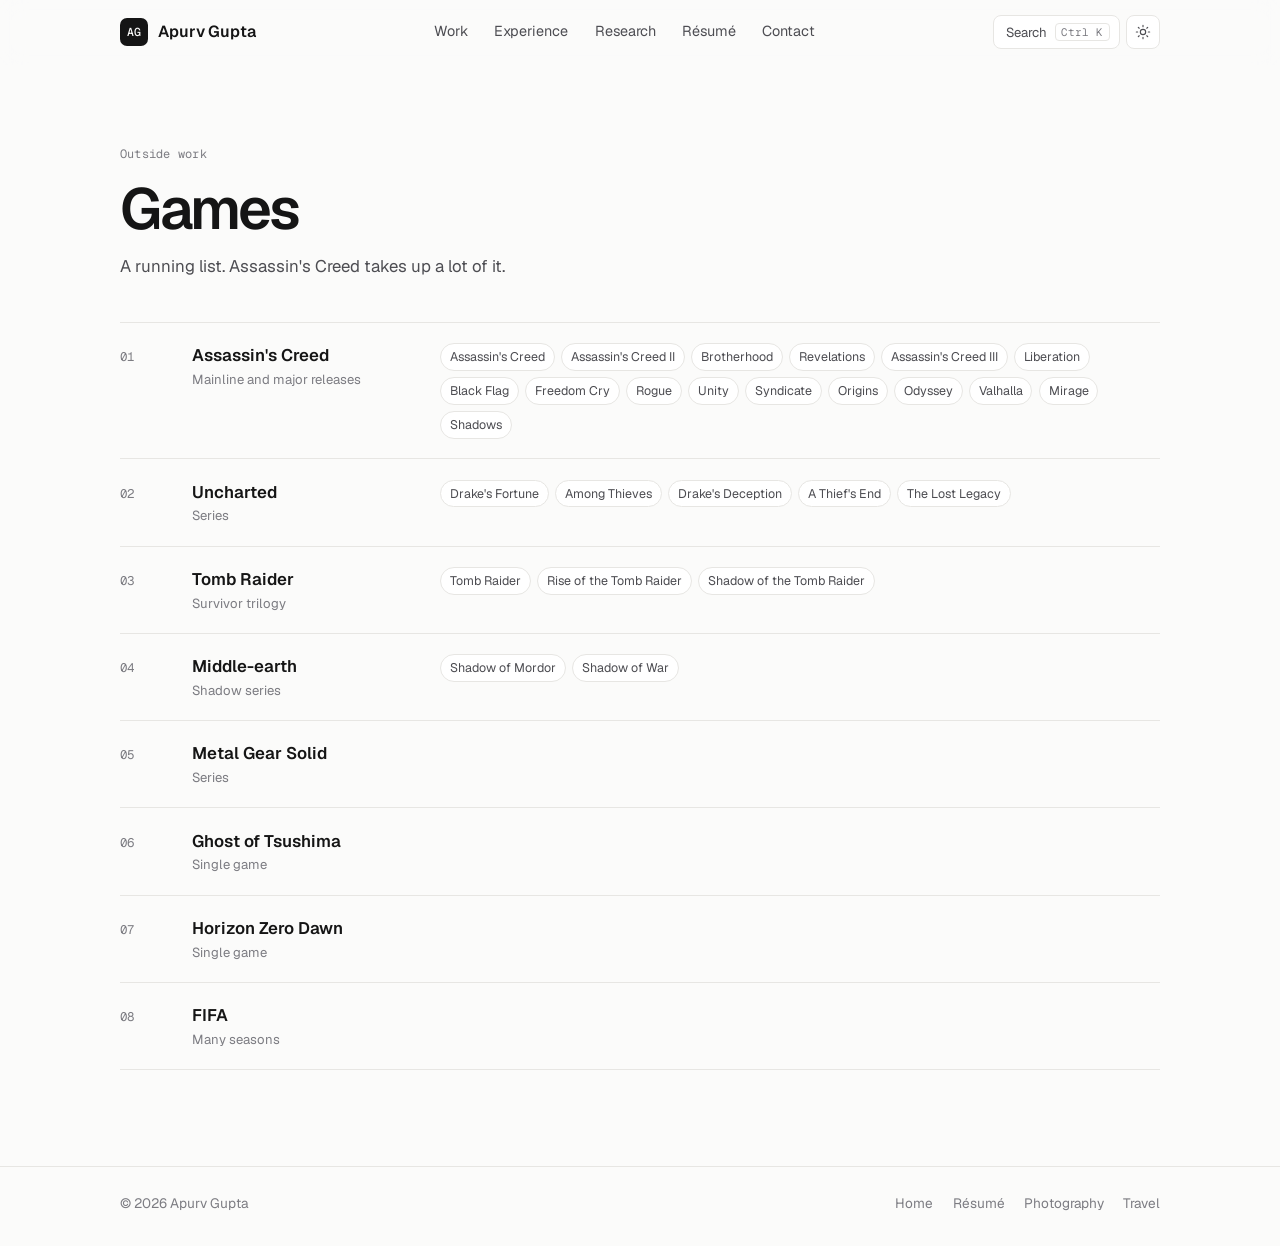
==== games.html @ 9dbda29f "Personal site Co-authored-by: Cursor <cursoragent@cursor.com>" ====
<!doctype html>
<html lang="en">
  <head>
    <meta charset="UTF-8" />
    <meta name="viewport" content="width=device-width, initial-scale=1.0" />
    <meta http-equiv="Content-Security-Policy" content="default-src 'self'; script-src 'self'; style-src 'self'; font-src 'self'; img-src 'self' data:; connect-src 'self'; object-src 'none'; base-uri 'self'; form-action 'none'; upgrade-insecure-requests" />
    <meta name="referrer" content="strict-origin-when-cross-origin" />
    <meta name="description" content="A running list of video games and series Apurv Gupta has played." />
    <meta name="author" content="Apurv Gupta" />
    <meta name="theme-color" content="#fbfbfa" />
    <meta property="og:title" content="Games | Apurv Gupta" />
    <meta property="og:description" content="A running list of games played. Assassin's Creed takes up a lot of it." />
    <meta property="og:type" content="website" />
    <meta property="og:url" content="https://apurvg14.github.io/games.html" />
    <meta property="og:image" content="https://apurvg14.github.io/assets/social-card.png" />
    <meta name="twitter:card" content="summary_large_image" />
    <link rel="canonical" href="https://apurvg14.github.io/games.html" />
    <title>Games | Apurv Gupta</title>

    <script src="theme.js?v=20261117e"></script>
    <link rel="icon" href="favicon.svg" type="image/svg+xml" />
    <link rel="stylesheet" href="styles.css?v=20261117e" />
    <script src="script.js?v=20261117e" defer></script>
  </head>

  <body>
    <a class="skip-link" href="#library">Skip to game list</a>

    <header class="header">
      <div class="wrap header-inner">
        <a class="brand" href="index.html" aria-label="Apurv Gupta, home"><span class="brand-mark">AG</span>Apurv Gupta</a>
        <nav class="nav" id="site-nav" aria-label="Main">
          <a href="index.html#work">Work</a>
          <a href="index.html#experience">Experience</a>
          <a href="index.html#research">Research</a>
          <a href="resume.html">Résumé</a>
          <a href="index.html#contact">Contact</a>
        </nav>
        <div class="header-tools">
          <button class="search-btn" type="button" aria-label="Search the site"><span class="search-text">Search</span><kbd data-kbd>Ctrl K</kbd></button>
          <button class="icon-btn" type="button" data-theme-toggle aria-label="Switch theme">
            <svg class="icon-sun" viewBox="0 0 24 24" aria-hidden="true"><circle cx="12" cy="12" r="4" /><path d="M12 2v2M12 20v2M4.93 4.93l1.41 1.41M17.66 17.66l1.41 1.41M2 12h2M20 12h2M4.93 19.07l1.41-1.41M17.66 6.34l1.41-1.41" /></svg>
            <svg class="icon-moon" viewBox="0 0 24 24" aria-hidden="true"><path d="M21 12.79A9 9 0 1 1 11.21 3 7 7 0 0 0 21 12.79z" /></svg>
          </button>
          <button class="menu-btn" type="button" aria-expanded="false" aria-controls="site-nav">Menu</button>
        </div>
      </div>
    </header>

    <main>
      <section class="wrap page-head reveal">
        <span class="label">Outside work</span>
        <h1>Games</h1>
        <p>A running list. Assassin's Creed takes up a lot of it.</p>
      </section>

      <section id="library" class="wrap page-body" aria-label="Game list">
        <div class="games reveal">
          <article class="game">
            <span class="no">01</span>
            <h3>Assassin's Creed<small>Mainline and major releases</small></h3>
            <div class="game-list">
              <span class="tag">Assassin's Creed</span>
              <span class="tag">Assassin's Creed II</span>
              <span class="tag">Brotherhood</span>
              <span class="tag">Revelations</span>
              <span class="tag">Assassin's Creed III</span>
              <span class="tag">Liberation</span>
              <span class="tag">Black Flag</span>
              <span class="tag">Freedom Cry</span>
              <span class="tag">Rogue</span>
              <span class="tag">Unity</span>
              <span class="tag">Syndicate</span>
              <span class="tag">Origins</span>
              <span class="tag">Odyssey</span>
              <span class="tag">Valhalla</span>
              <span class="tag">Mirage</span>
              <span class="tag">Shadows</span>
            </div>
          </article>
          <article class="game">
            <span class="no">02</span>
            <h3>Uncharted<small>Series</small></h3>
            <div class="game-list">
              <span class="tag">Drake's Fortune</span>
              <span class="tag">Among Thieves</span>
              <span class="tag">Drake's Deception</span>
              <span class="tag">A Thief's End</span>
              <span class="tag">The Lost Legacy</span>
            </div>
          </article>
          <article class="game">
            <span class="no">03</span>
            <h3>Tomb Raider<small>Survivor trilogy</small></h3>
            <div class="game-list">
              <span class="tag">Tomb Raider</span>
              <span class="tag">Rise of the Tomb Raider</span>
              <span class="tag">Shadow of the Tomb Raider</span>
            </div>
          </article>
          <article class="game">
            <span class="no">04</span>
            <h3>Middle-earth<small>Shadow series</small></h3>
            <div class="game-list">
              <span class="tag">Shadow of Mordor</span>
              <span class="tag">Shadow of War</span>
            </div>
          </article>
          <article class="game">
            <span class="no">05</span>
            <h3>Metal Gear Solid<small>Series</small></h3>
            <div class="game-list"></div>
          </article>
          <article class="game">
            <span class="no">06</span>
            <h3>Ghost of Tsushima<small>Single game</small></h3>
            <div class="game-list"></div>
          </article>
          <article class="game">
            <span class="no">07</span>
            <h3>Horizon Zero Dawn<small>Single game</small></h3>
            <div class="game-list"></div>
          </article>
          <article class="game">
            <span class="no">08</span>
            <h3>FIFA<small>Many seasons</small></h3>
            <div class="game-list"></div>
          </article>
        </div>
      </section>
    </main>

    <footer class="footer">
      <div class="wrap footer-inner">
        <span>© <span data-year>2026</span> Apurv Gupta</span>
        <nav aria-label="Footer">
          <a href="index.html">Home</a>
          <a href="resume.html">Résumé</a>
          <a href="photography.html">Photography</a>
          <a href="travel.html">Travel</a>
        </nav>
      </div>
    </footer>
  </body>
</html>
---- styles.css ----
/* Apurv Gupta, personal site. One stylesheet for every page. */

/* Geist and Geist Mono, self-hosted under the SIL Open Font License (assets/fonts/OFL.txt) */

@font-face {
  font-family: "Geist";
  font-style: normal;
  font-weight: 400 600;
  font-display: swap;
  src: url("assets/fonts/geist-latin.woff2") format("woff2");
  unicode-range: U+0000-00FF, U+0131, U+0152-0153, U+02BB-02BC, U+02C6, U+02DA, U+02DC, U+0304, U+0308, U+0329, U+2000-206F, U+20AC, U+2122, U+2191, U+2193, U+2212, U+2215, U+FEFF, U+FFFD;
}

@font-face {
  font-family: "Geist";
  font-style: normal;
  font-weight: 400 600;
  font-display: swap;
  src: url("assets/fonts/geist-latin-ext.woff2") format("woff2");
  unicode-range: U+0100-02BA, U+02BD-02C5, U+02C7-02CC, U+02CE-02D7, U+02DD-02FF, U+1D00-1DBF, U+1E00-1E9F, U+1EF2-1EFF, U+2020, U+20A0-20AB, U+20AD-20C4, U+2113, U+2C60-2C7F, U+A720-A7FF;
}

@font-face {
  font-family: "Geist Mono";
  font-style: normal;
  font-weight: 400 500;
  font-display: swap;
  src: url("assets/fonts/geist-mono-latin.woff2") format("woff2");
  unicode-range: U+0000-00FF, U+0131, U+0152-0153, U+02BB-02BC, U+02C6, U+02DA, U+02DC, U+0304, U+0308, U+0329, U+2000-206F, U+20AC, U+2122, U+2191, U+2193, U+2212, U+2215, U+FEFF, U+FFFD;
}

@font-face {
  font-family: "Geist Mono";
  font-style: normal;
  font-weight: 400 500;
  font-display: swap;
  src: url("assets/fonts/geist-mono-latin-ext.woff2") format("woff2");
  unicode-range: U+0100-02BA, U+02BD-02C5, U+02C7-02CC, U+02CE-02D7, U+02DD-02FF, U+1D00-1DBF, U+1E00-1E9F, U+1EF2-1EFF, U+2020, U+20A0-20AB, U+20AD-20C4, U+2113, U+2C60-2C7F, U+A720-A7FF;
}

:root,
[data-theme="light"] {
  --bg: #fbfbfa;
  --surface: #ffffff;
  --surface-2: #f4f4f2;
  --border: #e7e6e3;
  --border-2: #d6d5d1;
  --text: #151515;
  --text-2: #4d4d52;
  --text-3: #7c7c82;
  --accent: #2a56c6;
  --accent-soft: rgba(42, 86, 198, 0.08);
  --shadow: 0 1px 2px rgba(20, 20, 20, 0.04), 0 8px 24px rgba(20, 20, 20, 0.05);
  --header-bg: rgba(251, 251, 250, 0.82);
  color-scheme: light;
}

[data-theme="dark"] {
  --bg: #0c0c0d;
  --surface: #131315;
  --surface-2: #19191c;
  --border: #242428;
  --border-2: #323237;
  --text: #ededee;
  --text-2: #a8a8ae;
  --text-3: #76767d;
  --accent: #8eaaff;
  --accent-soft: rgba(142, 170, 255, 0.1);
  --shadow: 0 1px 2px rgba(0, 0, 0, 0.3), 0 12px 32px rgba(0, 0, 0, 0.35);
  --header-bg: rgba(12, 12, 13, 0.8);
  color-scheme: dark;
}

:root {
  --sans: "Geist", ui-sans-serif, system-ui, -apple-system, "Segoe UI", sans-serif;
  --mono: "Geist Mono", ui-monospace, "SFMono-Regular", Consolas, monospace;
  --max: 1120px;
  --pad: clamp(1.25rem, 4vw, 2.5rem);
  --radius: 10px;
}

*,
*::before,
*::after {
  box-sizing: border-box;
}

html {
  scroll-behavior: smooth;
  scroll-padding-top: 88px;
}

body {
  margin: 0;
  background: var(--bg);
  color: var(--text);
  font-family: var(--sans);
  font-size: 16px;
  line-height: 1.6;
  -webkit-font-smoothing: antialiased;
  text-rendering: optimizeLegibility;
}

a {
  color: inherit;
  text-decoration: none;
}

p a,
li a,
.link {
  color: var(--accent);
}

p a:hover,
li a:hover,
.link:hover {
  text-decoration: underline;
  text-underline-offset: 3px;
}

::selection {
  background: var(--accent);
  color: var(--bg);
}

:focus-visible {
  outline: 2px solid var(--accent);
  outline-offset: 3px;
  border-radius: 4px;
}

img {
  display: block;
  max-width: 100%;
}

h1,
h2,
h3,
h4,
p,
ul,
dl,
dd {
  margin: 0;
}

ul {
  padding: 0;
}

.sr-only {
  position: absolute;
  width: 1px;
  height: 1px;
  overflow: hidden;
  clip: rect(0 0 0 0);
  white-space: nowrap;
}

.skip-link {
  position: fixed;
  left: 1rem;
  top: -4rem;
  z-index: 200;
  padding: 0.55rem 0.9rem;
  border-radius: 6px;
  background: var(--text);
  color: var(--bg);
  font-size: 0.85rem;
}

.skip-link:focus {
  top: 1rem;
}

.wrap {
  width: 100%;
  max-width: var(--max);
  margin: 0 auto;
  padding: 0 var(--pad);
}

.mono,
.label {
  font-family: var(--mono);
}

.label {
  color: var(--text-3);
  font-size: 0.75rem;
  letter-spacing: 0.02em;
}

/* Header */

.header {
  position: sticky;
  top: 0;
  z-index: 50;
  background: var(--header-bg);
  backdrop-filter: saturate(160%) blur(12px);
  -webkit-backdrop-filter: saturate(160%) blur(12px);
  border-bottom: 1px solid transparent;
  transition: border-color 0.2s ease;
}

.header.scrolled {
  border-bottom-color: var(--border);
}

.header-inner {
  display: flex;
  align-items: center;
  justify-content: space-between;
  gap: 1.5rem;
  height: 64px;
}

.brand {
  display: flex;
  align-items: center;
  gap: 0.65rem;
  font-weight: 600;
  letter-spacing: -0.01em;
  white-space: nowrap;
}

.brand-mark {
  display: grid;
  place-items: center;
  width: 28px;
  height: 28px;
  border-radius: 7px;
  background: var(--text);
  color: var(--bg);
  font-family: var(--mono);
  font-size: 0.72rem;
  font-weight: 500;
}

.nav {
  display: flex;
  align-items: center;
  gap: 0.25rem;
}

.nav a {
  padding: 0.4rem 0.7rem;
  border-radius: 6px;
  color: var(--text-2);
  font-size: 0.9rem;
  transition: color 0.15s ease, background 0.15s ease;
}

.nav a:hover {
  color: var(--text);
  background: var(--surface-2);
}

.nav a[aria-current="page"] {
  color: var(--text);
}

.header-tools {
  display: flex;
  align-items: center;
  gap: 0.4rem;
}

.icon-btn,
.search-btn,
.menu-btn {
  display: inline-flex;
  align-items: center;
  justify-content: center;
  gap: 0.5rem;
  height: 34px;
  border: 1px solid var(--border);
  border-radius: 8px;
  background: var(--surface);
  color: var(--text-2);
  font-family: var(--sans);
  font-size: 0.82rem;
  cursor: pointer;
  transition: border-color 0.15s ease, color 0.15s ease;
}

.icon-btn {
  width: 34px;
}

.search-btn {
  padding: 0 0.55rem 0 0.7rem;
}

.search-btn kbd {
  padding: 0.05rem 0.35rem;
  border: 1px solid var(--border);
  border-radius: 4px;
  color: var(--text-3);
  font-family: var(--mono);
  font-size: 0.68rem;
  white-space: nowrap;
}

.menu-btn {
  display: none;
  padding: 0 0.8rem;
}

.icon-btn:hover,
.search-btn:hover,
.menu-btn:hover {
  border-color: var(--border-2);
  color: var(--text);
}

.icon-btn svg {
  width: 16px;
  height: 16px;
  fill: none;
  stroke: currentColor;
  stroke-width: 1.7;
  stroke-linecap: round;
  stroke-linejoin: round;
}

[data-theme="light"] .icon-moon,
[data-theme="dark"] .icon-sun {
  display: none;
}

/* Buttons */

.btn {
  display: inline-flex;
  align-items: center;
  gap: 0.5rem;
  height: 42px;
  padding: 0 1.05rem;
  border: 1px solid var(--border-2);
  border-radius: 8px;
  background: var(--surface);
  color: var(--text);
  font-size: 0.92rem;
  font-weight: 500;
  cursor: pointer;
  transition: border-color 0.15s ease, background 0.15s ease, transform 0.15s ease;
}

.btn:hover {
  border-color: var(--text-3);
}

.btn-primary {
  border-color: var(--text);
  background: var(--text);
  color: var(--bg);
}

.btn-primary:hover {
  border-color: var(--text);
  opacity: 0.88;
}

/* Hero */

.hero {
  display: grid;
  grid-template-columns: minmax(0, 1.5fr) minmax(0, 1fr);
  gap: clamp(2rem, 6vw, 5rem);
  align-items: start;
  padding-top: clamp(3.5rem, 9vw, 6.5rem);
  padding-bottom: clamp(3rem, 7vw, 4.5rem);
}

.hero .label {
  display: block;
  margin-bottom: 1.1rem;
}

.hero h1 {
  font-size: clamp(2.8rem, 6.5vw, 4.6rem);
  font-weight: 600;
  line-height: 1;
  letter-spacing: -0.04em;
}

.hero .lead {
  margin-top: 1.4rem;
  max-width: 36rem;
  color: var(--text);
  font-size: clamp(1.2rem, 2.1vw, 1.45rem);
  line-height: 1.45;
  letter-spacing: -0.01em;
}

.hero .body {
  margin-top: 1.1rem;
  max-width: 38rem;
  color: var(--text-2);
  font-size: 1.02rem;
}

.hero-actions {
  display: flex;
  flex-wrap: wrap;
  gap: 0.6rem;
  margin-top: 2rem;
}

.creds {
  display: flex;
  flex-wrap: wrap;
  gap: 0.35rem 1.1rem;
  margin-top: 2.2rem;
  color: var(--text-3);
  font-family: var(--mono);
  font-size: 0.76rem;
}

.glance {
  border: 1px solid var(--border);
  border-radius: var(--radius);
  background: var(--surface);
  box-shadow: var(--shadow);
}

.glance h2 {
  padding: 0.95rem 1.2rem;
  border-bottom: 1px solid var(--border);
  color: var(--text-3);
  font-family: var(--mono);
  font-size: 0.74rem;
  font-weight: 400;
}

.glance dl {
  display: grid;
  gap: 1rem;
  padding: 1.2rem;
}

.glance dt {
  color: var(--text-3);
  font-size: 0.78rem;
}

.glance dd {
  margin-top: 0.1rem;
  font-size: 0.95rem;
  font-weight: 500;
}

.glance dd + dd {
  margin-top: 0.5rem;
}

.after-grid {
  margin-top: 2rem;
}

.map-section {
  padding-bottom: 3rem;
}

.glance dd span {
  display: block;
  color: var(--text-2);
  font-size: 0.86rem;
  font-weight: 400;
}

/* Sections */

.section {
  padding: clamp(3.5rem, 8vw, 5rem) 0;
  border-top: 1px solid var(--border);
}

.section-head {
  display: grid;
  grid-template-columns: minmax(0, 1fr) auto;
  align-items: end;
  gap: 1.5rem;
  margin-bottom: 2.2rem;
}

.section-head .label {
  display: block;
  margin-bottom: 0.6rem;
}

.section-head h2 {
  font-size: clamp(1.7rem, 3.4vw, 2.3rem);
  font-weight: 600;
  line-height: 1.15;
  letter-spacing: -0.03em;
}

.section-head p {
  margin-top: 0.6rem;
  max-width: 40rem;
  color: var(--text-2);
}

.section-head .link {
  font-size: 0.92rem;
  white-space: nowrap;
}

.subhead {
  margin: 2.6rem 0 0.9rem;
  color: var(--text-3);
  font-family: var(--mono);
  font-size: 0.76rem;
}

/* Work and experience rows */

.rows {
  border-top: 1px solid var(--border);
}

.row {
  display: grid;
  grid-template-columns: 7.5rem minmax(0, 0.9fr) minmax(0, 1.25fr);
  gap: 1.5rem;
  align-items: baseline;
  padding: 1.1rem 0;
  border-bottom: 1px solid var(--border);
}

.row .when {
  color: var(--text-3);
  font-family: var(--mono);
  font-size: 0.78rem;
}

.row h3 {
  font-size: 1rem;
  font-weight: 600;
  letter-spacing: -0.01em;
  line-height: 1.4;
}

.row h3 span {
  display: block;
  color: var(--text-3);
  font-size: 0.88rem;
  font-weight: 400;
  letter-spacing: 0;
}

.row p {
  color: var(--text-2);
  font-size: 0.95rem;
}

a.row {
  transition: background 0.15s ease;
}

a.row:hover h3 {
  color: var(--accent);
}

a.row .go {
  color: var(--text-3);
  font-size: 0.85rem;
}

.subhead {
  margin: 2.2rem 0 0.4rem;
  color: var(--text-3);
  font-family: var(--mono);
  font-size: 0.76rem;
}

/* Cards */

.cards {
  display: grid;
  grid-template-columns: repeat(3, minmax(0, 1fr));
  gap: 1rem;
}

.cards-2 {
  grid-template-columns: repeat(2, minmax(0, 1fr));
}

.card {
  display: flex;
  flex-direction: column;
  gap: 0.55rem;
  padding: 1.3rem;
  border: 1px solid var(--border);
  border-radius: var(--radius);
  background: var(--surface);
  transition: border-color 0.15s ease, box-shadow 0.15s ease, transform 0.15s ease;
}

a.card:hover {
  border-color: var(--border-2);
  box-shadow: var(--shadow);
  transform: translateY(-1px);
}

.card .label {
  font-size: 0.72rem;
}

.card h3 {
  font-size: 1.02rem;
  font-weight: 600;
  line-height: 1.35;
  letter-spacing: -0.01em;
}

.card p {
  color: var(--text-2);
  font-size: 0.92rem;
}

.card .more {
  margin-top: auto;
  padding-top: 0.4rem;
  color: var(--accent);
  font-size: 0.88rem;
}

.card-thumb {
  margin: -1.3rem -1.3rem 0.6rem;
  aspect-ratio: 16 / 9;
  overflow: hidden;
  border-radius: var(--radius) var(--radius) 0 0;
  border-bottom: 1px solid var(--border);
  background: var(--surface-2);
}

.card-thumb img {
  width: 100%;
  height: 100%;
  object-fit: cover;
}

.card-thumb.map {
  display: grid;
  place-items: center;
}

.card-thumb.map svg {
  width: 88%;
  height: auto;
}

.card-thumb.map path {
  fill: var(--border);
}

.card-thumb.map circle {
  fill: var(--accent);
}

.card-thumb.list {
  display: flex;
  flex-wrap: wrap;
  align-content: center;
  gap: 0.35rem;
  padding: 1rem;
}

.tag {
  display: inline-block;
  padding: 0.18rem 0.55rem;
  border: 1px solid var(--border);
  border-radius: 999px;
  background: var(--surface);
  color: var(--text-2);
  font-size: 0.78rem;
}

.toolkit {
  display: grid;
  gap: 0.7rem;
  margin-top: 1rem;
  padding: 1.3rem;
  border: 1px solid var(--border);
  border-radius: var(--radius);
  background: var(--surface);
}

.toolkit p {
  display: grid;
  grid-template-columns: 7rem minmax(0, 1fr);
  gap: 1rem;
  color: var(--text-2);
  font-size: 0.92rem;
}

.toolkit b {
  color: var(--text-3);
  font-family: var(--mono);
  font-size: 0.76rem;
  font-weight: 400;
  padding-top: 0.15rem;
}

/* Contact */

.contact {
  display: grid;
  grid-template-columns: minmax(0, 1fr) minmax(0, 1fr);
  gap: 2rem;
  align-items: end;
}

.contact h2 {
  font-size: clamp(1.7rem, 3.4vw, 2.3rem);
  font-weight: 600;
  letter-spacing: -0.03em;
}

.contact p {
  margin-top: 0.7rem;
  max-width: 34rem;
  color: var(--text-2);
}

.email-row {
  display: flex;
  flex-wrap: wrap;
  align-items: center;
  gap: 0.7rem;
}

.email {
  font-size: clamp(1.15rem, 2.4vw, 1.5rem);
  font-weight: 500;
  letter-spacing: -0.01em;
}

.email:hover {
  color: var(--accent);
}

.copy-btn .done {
  display: none;
}

.copy-btn.copied .label-text {
  display: none;
}

.copy-btn.copied .done {
  display: inline;
}

.contact-links {
  display: flex;
  flex-wrap: wrap;
  gap: 1.2rem;
  margin-top: 1.1rem;
  font-size: 0.92rem;
}

.contact-links a {
  color: var(--text-2);
}

.contact-links a:hover {
  color: var(--text);
}

/* Footer */

.footer {
  border-top: 1px solid var(--border);
}

.footer-inner {
  display: flex;
  flex-wrap: wrap;
  justify-content: space-between;
  gap: 1rem;
  padding-top: 1.6rem;
  padding-bottom: 2rem;
  color: var(--text-3);
  font-size: 0.85rem;
}

.footer nav {
  display: flex;
  flex-wrap: wrap;
  gap: 1.2rem;
}

.footer a:hover {
  color: var(--text);
}

/* Inner page heads */

.page-head {
  padding-top: clamp(3rem, 8vw, 5rem);
  padding-bottom: clamp(1.8rem, 4vw, 2.6rem);
}

.page-head .label {
  display: block;
  margin-bottom: 0.9rem;
}

.page-head h1 {
  font-size: clamp(2.3rem, 5.5vw, 3.6rem);
  font-weight: 600;
  line-height: 1.05;
  letter-spacing: -0.04em;
}

.page-head p {
  margin-top: 0.9rem;
  max-width: 40rem;
  color: var(--text-2);
  font-size: 1.05rem;
}

.page-body {
  padding-bottom: clamp(4rem, 8vw, 6rem);
}

/* Command palette */

.palette {
  position: fixed;
  inset: 0;
  z-index: 150;
  display: none;
  align-items: flex-start;
  justify-content: center;
  padding: 14vh 1rem 1rem;
  background: rgba(0, 0, 0, 0.35);
  backdrop-filter: blur(2px);
}

.palette.is-open {
  display: flex;
}

.palette-box {
  width: min(600px, 100%);
  overflow: hidden;
  border: 1px solid var(--border-2);
  border-radius: 12px;
  background: var(--surface);
  box-shadow: 0 24px 64px rgba(0, 0, 0, 0.28);
}

.palette-input {
  width: 100%;
  padding: 1rem 1.1rem;
  border: 0;
  border-bottom: 1px solid var(--border);
  background: transparent;
  color: var(--text);
  font-family: var(--sans);
  font-size: 1rem;
  outline: none;
}

.palette-input::placeholder {
  color: var(--text-3);
}

.palette-list {
  max-height: min(52vh, 400px);
  margin: 0;
  padding: 0.35rem;
  overflow-y: auto;
  list-style: none;
}

.palette-list li {
  display: flex;
  justify-content: space-between;
  gap: 1rem;
  padding: 0.6rem 0.75rem;
  border-radius: 7px;
  color: var(--text-2);
  font-size: 0.92rem;
  cursor: pointer;
}

.palette-list li small {
  color: var(--text-3);
  font-size: 0.78rem;
}

.palette-list li[aria-selected="true"] {
  background: var(--surface-2);
  color: var(--text);
}

.palette-empty {
  padding: 0.9rem 0.75rem;
  color: var(--text-3);
  font-size: 0.9rem;
}

.palette-foot {
  display: flex;
  gap: 1rem;
  padding: 0.6rem 1rem;
  border-top: 1px solid var(--border);
  color: var(--text-3);
  font-size: 0.75rem;
}

.palette-foot kbd {
  padding: 0.02rem 0.32rem;
  border: 1px solid var(--border);
  border-radius: 4px;
  font-family: var(--mono);
  font-size: 0.68rem;
}

/* Reveal */

.js .reveal {
  opacity: 0;
  transform: translateY(8px);
  transition: opacity 0.6s ease, transform 0.6s ease;
}

.js .reveal.is-visible {
  opacity: 1;
  transform: none;
}

/* Résumé */

.resume {
  max-width: 880px;
  padding-top: clamp(2.5rem, 6vw, 4rem);
  padding-bottom: 5rem;
}

.resume-head {
  display: grid;
  grid-template-columns: minmax(0, 1fr) auto;
  gap: 1.5rem;
  padding-bottom: 1.6rem;
  border-bottom: 1px solid var(--border);
}

.resume-head h1 {
  font-size: clamp(2.2rem, 5vw, 3rem);
  font-weight: 600;
  letter-spacing: -0.04em;
  line-height: 1.05;
}

.resume-head .tagline {
  margin-top: 0.5rem;
  color: var(--text);
  font-size: 1.05rem;
}

.resume-head .summary {
  margin-top: 0.8rem;
  max-width: 36rem;
  color: var(--text-2);
  font-size: 0.95rem;
}

.resume-head address {
  display: flex;
  flex-direction: column;
  gap: 0.25rem;
  color: var(--text-2);
  font-size: 0.88rem;
  font-style: normal;
  text-align: right;
}

.resume-head address a:hover {
  color: var(--accent);
}

.resume-actions {
  display: flex;
  flex-wrap: wrap;
  gap: 0.6rem;
  margin-top: 1.2rem;
}

.r-section {
  display: grid;
  grid-template-columns: 9rem minmax(0, 1fr);
  gap: 1.5rem;
  padding: 1.7rem 0;
  border-bottom: 1px solid var(--border);
}

.r-section > h2 {
  padding-top: 0.15rem;
  color: var(--text-3);
  font-family: var(--mono);
  font-size: 0.76rem;
  font-weight: 400;
}

.r-role + .r-role {
  margin-top: 1.6rem;
}

.r-role header {
  display: flex;
  flex-wrap: wrap;
  justify-content: space-between;
  gap: 0.2rem 1rem;
}

.r-role h3 {
  font-size: 1.02rem;
  font-weight: 600;
}

.r-role header span {
  color: var(--text-3);
  font-size: 0.86rem;
}

.r-role .r-title {
  margin-top: 0.1rem;
  color: var(--text-2);
  font-size: 0.92rem;
}

.r-role ul {
  margin-top: 0.6rem;
  padding-left: 1.05rem;
  color: var(--text-2);
  font-size: 0.93rem;
}

.r-role li + li {
  margin-top: 0.35rem;
}

.r-role li b {
  color: var(--text);
  font-weight: 600;
}

.r-list p {
  color: var(--text-2);
  font-size: 0.93rem;
}

.r-list p + p {
  margin-top: 0.55rem;
}

.r-list b {
  color: var(--text);
  font-weight: 600;
}

/* Photography */

.photo-grid {
  display: grid;
  grid-template-columns: repeat(3, minmax(0, 1fr));
  gap: 1rem;
}

.photo {
  display: flex;
  flex-direction: column;
  gap: 0.6rem;
  padding: 0;
  border: 0;
  background: none;
  color: inherit;
  font: inherit;
  text-align: left;
  cursor: zoom-in;
}

.photo-frame {
  aspect-ratio: 1;
  width: 100%;
  overflow: hidden;
  border-radius: 8px;
  background: var(--surface-2);
}

.photo-frame img {
  width: 100%;
  height: 100%;
  object-fit: cover;
  transition: transform 0.5s ease;
}

.photo:hover .photo-frame img,
.photo:focus-visible .photo-frame img {
  transform: scale(1.03);
}

.photo-caption {
  display: flex;
  justify-content: space-between;
  gap: 0.8rem;
  font-size: 0.9rem;
}

.photo-caption span {
  color: var(--text-3);
}

.rights {
  display: flex;
  flex-wrap: wrap;
  justify-content: space-between;
  gap: 0.6rem;
  margin-bottom: 1.4rem;
  color: var(--text-3);
  font-size: 0.85rem;
}

.lightbox {
  width: min(1080px, 94vw);
  max-height: 92vh;
  padding: 0;
  overflow: hidden;
  border: 1px solid var(--border-2);
  border-radius: 12px;
  background: var(--surface);
  color: var(--text);
}

.lightbox::backdrop {
  background: rgba(0, 0, 0, 0.8);
}

.lightbox-inner {
  display: grid;
  grid-template-columns: minmax(0, 1.5fr) minmax(0, 1fr);
}

.lightbox-frame {
  display: grid;
  place-items: center;
  background: #000;
}

.lightbox-frame img {
  max-height: 86vh;
  width: auto;
}

.lightbox-copy {
  display: flex;
  flex-direction: column;
  gap: 0.75rem;
  padding: 1.4rem;
}

.lightbox-copy .meta {
  color: var(--text-3);
  font-size: 0.85rem;
}

.lightbox-copy h2 {
  font-size: 1.4rem;
  font-weight: 600;
  letter-spacing: -0.02em;
}

.lightbox-copy .caption {
  color: var(--text-2);
  font-size: 0.95rem;
}

.lightbox-controls {
  display: flex;
  gap: 0.5rem;
  margin-top: auto;
}

.lightbox-close {
  align-self: flex-end;
}

/* Travel */

.map-tools {
  display: flex;
  flex-wrap: wrap;
  justify-content: space-between;
  gap: 0.6rem;
  margin-bottom: 1rem;
}

.map-regions,
.map-zoom {
  display: flex;
  flex-wrap: wrap;
  gap: 0.4rem;
}

.map-tools button,
.place-buttons button {
  padding: 0.35rem 0.75rem;
  border: 1px solid var(--border);
  border-radius: 999px;
  background: var(--surface);
  color: var(--text-2);
  font-family: var(--sans);
  font-size: 0.85rem;
  cursor: pointer;
}

.map-zoom button {
  min-width: 2.1rem;
  border-radius: 8px;
}

.map-tools button:hover,
.place-buttons button:hover {
  border-color: var(--border-2);
  color: var(--text);
}

.map-tools button.active,
.place-buttons button.active {
  border-color: var(--text);
  background: var(--text);
  color: var(--bg);
}

.map-layout {
  display: grid;
  grid-template-columns: minmax(0, 1fr) 16rem;
  gap: 1rem;
}

.map-frame {
  position: relative;
  padding: 0.75rem;
  border: 1px solid var(--border);
  border-radius: var(--radius);
  background: var(--surface);
}

.travel-map {
  display: block;
  width: 100%;
  height: auto;
  border-radius: 6px;
  cursor: grab;
  touch-action: pan-y;
  user-select: none;
  -webkit-user-select: none;
}

.travel-map.dragging {
  cursor: grabbing;
}

.map-ocean {
  fill: var(--surface-2);
}

.continent-layer path {
  fill: var(--border);
  stroke: var(--border-2);
  stroke-width: 1;
  vector-effect: non-scaling-stroke;
}

.travel-threads path {
  fill: none;
  stroke: var(--text-3);
  stroke-opacity: 0.35;
  stroke-width: 1;
  stroke-dasharray: 3 5;
  vector-effect: non-scaling-stroke;
}

.map-point {
  cursor: pointer;
  outline: none;
}

.map-point circle {
  fill: var(--accent);
  stroke: var(--surface);
  transform-box: fill-box;
  transform-origin: center;
  transition: transform 0.15s ease;
}

.map-point text {
  display: none;
  fill: var(--text);
  font-family: var(--sans);
  font-weight: 500;
  paint-order: stroke;
  stroke: var(--surface);
  text-anchor: middle;
  pointer-events: none;
}

.map-point:hover circle,
.map-point:focus circle,
.map-point.active circle {
  fill: var(--text);
  transform: scale(1.45);
}

.map-point:hover text,
.map-point:focus text,
.map-point.active text {
  display: block;
}

.map-hint {
  position: absolute;
  left: 50%;
  top: 50%;
  padding: 0.5rem 0.8rem;
  border-radius: 8px;
  background: rgba(0, 0, 0, 0.72);
  color: #fff;
  font-size: 0.88rem;
  transform: translate(-50%, -50%);
  pointer-events: none;
  opacity: 0;
  transition: opacity 0.2s ease;
}

.map-hint.show {
  opacity: 1;
}

.map-caption {
  margin-top: 0.6rem;
  color: var(--text-3);
  font-size: 0.8rem;
}

.map-detail {
  display: flex;
  flex-direction: column;
  gap: 0.35rem;
  padding: 1.2rem;
  border: 1px solid var(--border);
  border-radius: var(--radius);
  background: var(--surface);
}

.map-detail span,
.map-detail .region {
  color: var(--text-3);
  font-size: 0.82rem;
}

.map-detail h3 {
  font-size: 1.4rem;
  font-weight: 600;
  letter-spacing: -0.02em;
}

.map-detail .note {
  color: var(--text-2);
}

.place-groups {
  display: grid;
  grid-template-columns: repeat(2, minmax(0, 1fr));
  gap: 1rem;
}

.place-group {
  padding: 1.2rem;
  border: 1px solid var(--border);
  border-radius: var(--radius);
  background: var(--surface);
}

.place-group h3 {
  display: flex;
  justify-content: space-between;
  margin-bottom: 0.8rem;
  font-size: 1rem;
  font-weight: 600;
}

.place-group h3 span {
  color: var(--text-3);
  font-size: 0.85rem;
  font-weight: 400;
}

.place-buttons {
  display: flex;
  flex-wrap: wrap;
  gap: 0.4rem;
}

/* Games */

.games {
  border-top: 1px solid var(--border);
}

.game {
  display: grid;
  grid-template-columns: 3rem minmax(0, 14rem) minmax(0, 1fr);
  gap: 1.5rem;
  align-items: baseline;
  padding: 1.2rem 0;
  border-bottom: 1px solid var(--border);
}

.game .no {
  color: var(--text-3);
  font-family: var(--mono);
  font-size: 0.78rem;
}

.game h3 {
  font-size: 1.05rem;
  font-weight: 600;
}

.game h3 small {
  display: block;
  color: var(--text-3);
  font-size: 0.82rem;
  font-weight: 400;
}

.game-list {
  display: flex;
  flex-wrap: wrap;
  gap: 0.4rem;
}

/* Responsive */

@media (max-width: 980px) {
  .hero,
  .contact {
    grid-template-columns: 1fr;
  }

  .cards {
    grid-template-columns: repeat(2, minmax(0, 1fr));
  }

  .map-layout {
    grid-template-columns: 1fr;
  }
}

@media (max-width: 820px) {
  .menu-btn {
    display: inline-flex;
  }

  .nav {
    position: absolute;
    top: 100%;
    left: 0;
    right: 0;
    display: none;
    flex-direction: column;
    align-items: stretch;
    gap: 0;
    padding: 0.5rem var(--pad) 1rem;
    border-bottom: 1px solid var(--border);
    background: var(--bg);
  }

  .nav.is-open {
    display: flex;
  }

  .nav a {
    padding: 0.8rem 0;
    border-radius: 0;
    border-bottom: 1px solid var(--border);
    font-size: 1rem;
  }

  .nav a:hover {
    background: none;
  }

  .search-btn .search-text {
    display: none;
  }
}

@media (max-width: 680px) {
  .row {
    grid-template-columns: 1fr;
    gap: 0.25rem;
  }

  .row p {
    margin-top: 0.2rem;
  }

  .cards,
  .cards-2,
  .photo-grid,
  .place-groups {
    grid-template-columns: 1fr;
  }

  .section-head {
    grid-template-columns: 1fr;
  }

  .r-section,
  .resume-head {
    grid-template-columns: 1fr;
    gap: 0.6rem;
  }

  .resume-head address {
    text-align: left;
  }

  .game {
    grid-template-columns: 2.2rem minmax(0, 1fr);
  }

  .game .game-list {
    grid-column: 2;
  }

  .lightbox-inner {
    grid-template-columns: 1fr;
  }
}

@media (max-width: 440px) {
  .search-btn {
    display: none;
  }
}

@media (prefers-reduced-motion: reduce) {
  html {
    scroll-behavior: auto;
  }

  *,
  *::before,
  *::after {
    animation: none !important;
    transition: none !important;
  }
}

@media print {
  [data-theme] {
    --bg: #fff;
    --surface: #fff;
    --text: #111;
    --text-2: #222;
    --text-3: #555;
    --border: #ccc;
    --accent: #111;
  }

  body {
    background: #fff;
    color: #111;
    font-size: 10.5pt;
  }

  .header,
  .footer,
  .palette,
  .resume-actions,
  .skip-link {
    display: none !important;
  }

  .resume {
    max-width: none;
    padding: 0;
  }

  a {
    color: #111;
  }

  .r-section {
    break-inside: avoid;
    padding: 0.7rem 0;
  }
}
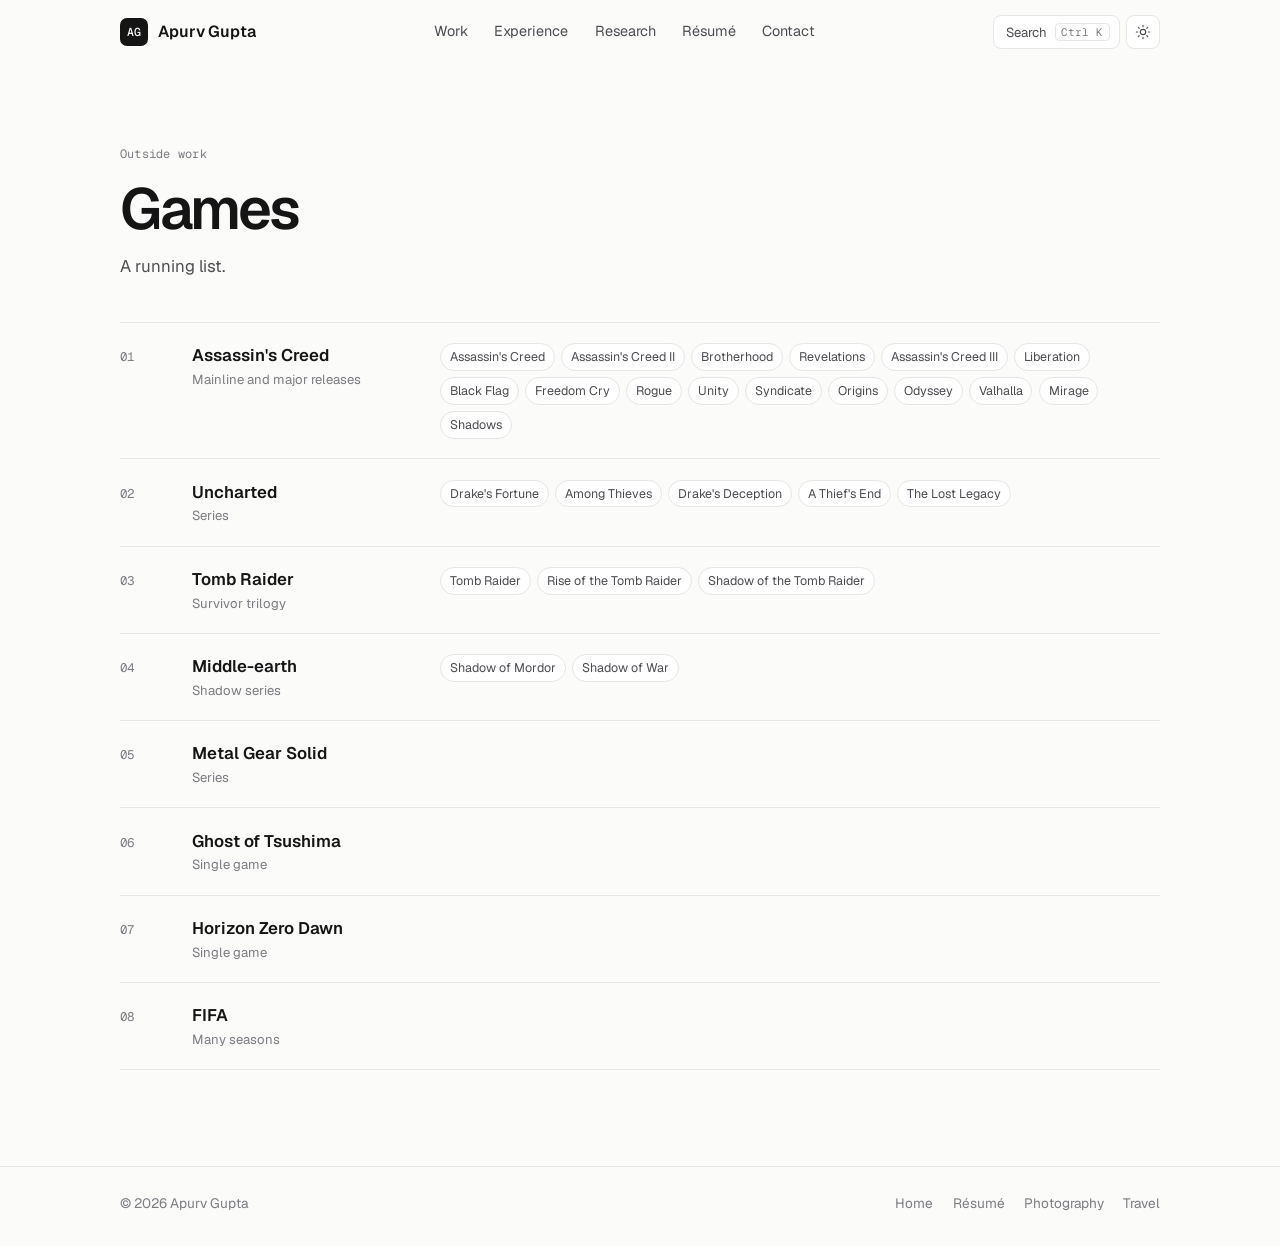
==== commit 3ae1c29c: "Trim hero intro, ERP row, photography and games descriptions" ====
--- a/games.html
+++ b/games.html
@@ -3,13 +3,13 @@
   <head>
     <meta charset="UTF-8" />
     <meta name="viewport" content="width=device-width, initial-scale=1.0" />
-    <meta http-equiv="Content-Security-Policy" content="default-src 'self'; script-src 'self'; style-src 'self'; font-src 'self'; img-src 'self' data:; connect-src 'self'; object-src 'none'; base-uri 'self'; form-action 'none'; upgrade-insecure-requests" />
+    <meta http-equiv="Content-Security-Policy" content="default-src 'self'; script-src 'self'; style-src 'self'; font-src 'self'; img-src 'self' data: https://aourvg.goatcounter.com; connect-src 'self' https://aourvg.goatcounter.com; object-src 'none'; base-uri 'self'; form-action 'none'; upgrade-insecure-requests" />
     <meta name="referrer" content="strict-origin-when-cross-origin" />
     <meta name="description" content="A running list of video games and series Apurv Gupta has played." />
     <meta name="author" content="Apurv Gupta" />
     <meta name="theme-color" content="#fbfbfa" />
     <meta property="og:title" content="Games | Apurv Gupta" />
-    <meta property="og:description" content="A running list of games played. Assassin's Creed takes up a lot of it." />
+    <meta property="og:description" content="A running list of games played." />
     <meta property="og:type" content="website" />
     <meta property="og:url" content="https://apurvg14.github.io/games.html" />
     <meta property="og:image" content="https://apurvg14.github.io/assets/social-card.png" />
@@ -17,10 +17,11 @@
     <link rel="canonical" href="https://apurvg14.github.io/games.html" />
     <title>Games | Apurv Gupta</title>
 
-    <script src="theme.js?v=20261117e"></script>
+    <script src="theme.js?v=20261125a"></script>
     <link rel="icon" href="favicon.svg" type="image/svg+xml" />
-    <link rel="stylesheet" href="styles.css?v=20261117e" />
-    <script src="script.js?v=20261117e" defer></script>
+    <link rel="stylesheet" href="styles.css?v=20261127a" />
+    <script src="script.js?v=20261125a" defer></script>
+    <script src="count.js?v=20261125a" data-goatcounter="https://aourvg.goatcounter.com/count" async></script>
   </head>
 
   <body>
@@ -51,7 +52,7 @@
       <section class="wrap page-head reveal">
         <span class="label">Outside work</span>
         <h1>Games</h1>
-        <p>A running list. Assassin's Creed takes up a lot of it.</p>
+        <p>A running list.</p>
       </section>
 
       <section id="library" class="wrap page-body" aria-label="Game list">
--- a/styles.css
+++ b/styles.css
@@ -397,13 +397,6 @@
   letter-spacing: -0.01em;
 }
 
-.hero .body {
-  margin-top: 1.1rem;
-  max-width: 38rem;
-  color: var(--text-2);
-  font-size: 1.02rem;
-}
-
 .hero-actions {
   display: flex;
   flex-wrap: wrap;
@@ -570,6 +563,35 @@
 a.row .go {
   color: var(--text-3);
   font-size: 0.85rem;
+}
+
+.rows.media .row {
+  grid-template-columns: 7.5rem 6rem minmax(0, 0.9fr) minmax(0, 1.25fr);
+  align-items: center;
+}
+
+.row .thumb {
+  display: block;
+  aspect-ratio: 4 / 3;
+  overflow: hidden;
+  border: 1px solid var(--border);
+  border-radius: 6px;
+  background: #fff;
+  transition: border-color 0.15s ease;
+}
+
+.row .thumb img {
+  width: 100%;
+  height: 100%;
+  object-fit: cover;
+}
+
+a.row:hover .thumb {
+  border-color: var(--border-2);
+}
+
+[data-theme="dark"] .row .thumb img {
+  filter: brightness(0.9);
 }
 
 .subhead {
@@ -1517,6 +1539,22 @@
     margin-top: 0.2rem;
   }
 
+  .rows.media .row {
+    grid-template-columns: 4.75rem minmax(0, 1fr);
+    column-gap: 1rem;
+    align-items: start;
+  }
+
+  .rows.media .row > * {
+    grid-column: 2;
+  }
+
+  .rows.media .row .thumb {
+    grid-column: 1;
+    grid-row: 1 / span 3;
+    margin-top: 0.15rem;
+  }
+
   .cards,
   .cards-2,
   .photo-grid,
@@ -1581,10 +1619,20 @@
     --accent: #111;
   }
 
+  @page {
+    size: letter;
+    margin: 0.5in 0.6in;
+  }
+
+  html {
+    font-size: 10.7pt;
+  }
+
   body {
     background: #fff;
     color: #111;
-    font-size: 10.5pt;
+    font-size: 10pt;
+    line-height: 1.42;
   }
 
   .header,
@@ -1604,8 +1652,46 @@
     color: #111;
   }
 
+  .resume-head {
+    gap: 1rem;
+    padding-bottom: 0.8rem;
+  }
+
+  .resume-head h1 {
+    font-size: 2rem;
+  }
+
+  .resume-head .summary {
+    max-width: none;
+    margin-top: 0.45rem;
+  }
+
   .r-section {
+    grid-template-columns: 6.6rem minmax(0, 1fr);
+    gap: 1rem;
+    padding: 0.75rem 0;
+  }
+
+  .r-role + .r-role {
+    margin-top: 0.85rem;
+  }
+
+  .r-role ul {
+    margin-top: 0.35rem;
+  }
+
+  .r-role li + li,
+  .r-list p + p {
+    margin-top: 0.22rem;
+  }
+
+  .r-role header,
+  .r-role .r-title {
+    break-after: avoid;
+  }
+
+  .r-role li,
+  .r-list p {
     break-inside: avoid;
-    padding: 0.7rem 0;
-  }
-}
+  }
+}
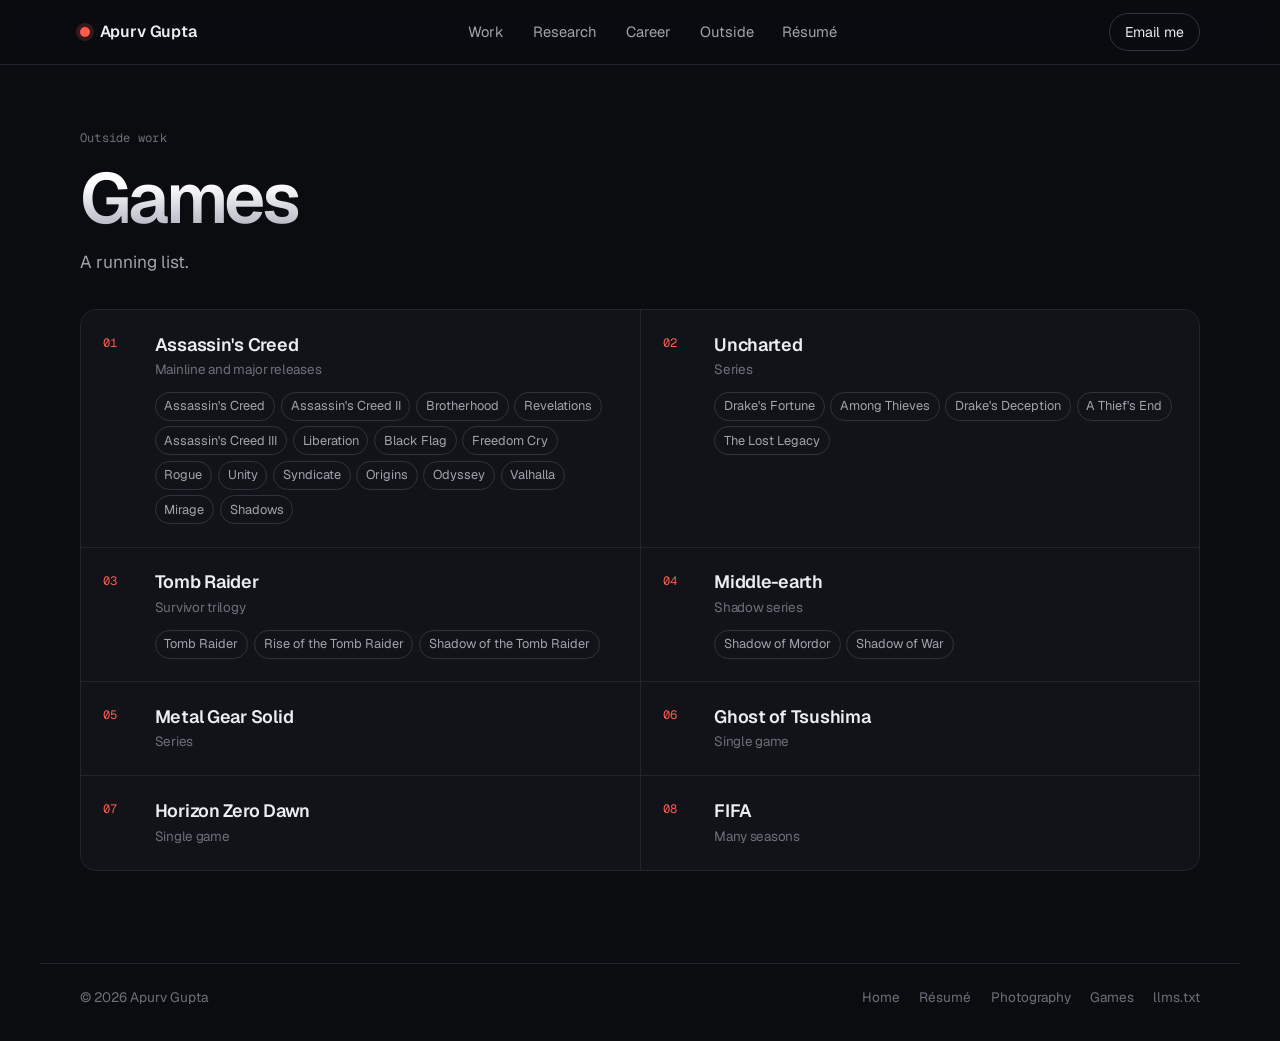
==== commit 7f9286ba: "Redesign site: dark Latent theme, travel globe, restyled resume, photography and games pages" ====
--- a/games.html
+++ b/games.html
@@ -7,7 +7,7 @@
     <meta name="referrer" content="strict-origin-when-cross-origin" />
     <meta name="description" content="A running list of video games and series Apurv Gupta has played." />
     <meta name="author" content="Apurv Gupta" />
-    <meta name="theme-color" content="#fbfbfa" />
+    <meta name="theme-color" content="#0b0c10" />
     <meta property="og:title" content="Games | Apurv Gupta" />
     <meta property="og:description" content="A running list of games played." />
     <meta property="og:type" content="website" />
@@ -17,46 +17,41 @@
     <link rel="canonical" href="https://apurvg14.github.io/games.html" />
     <title>Games | Apurv Gupta</title>
 
-    <script src="theme.js?v=20261125a"></script>
+    <script src="guard.js?v=20261127b"></script>
     <link rel="icon" href="favicon.svg" type="image/svg+xml" />
-    <link rel="stylesheet" href="styles.css?v=20261127a" />
-    <script src="script.js?v=20261125a" defer></script>
+    <link rel="stylesheet" href="styles.css?v=20261127b" />
+    <script src="script.js?v=20261127b" defer></script>
     <script src="count.js?v=20261125a" data-goatcounter="https://aourvg.goatcounter.com/count" async></script>
   </head>
 
   <body>
-    <a class="skip-link" href="#library">Skip to game list</a>
-
-    <header class="header">
-      <div class="wrap header-inner">
-        <a class="brand" href="index.html" aria-label="Apurv Gupta, home"><span class="brand-mark">AG</span>Apurv Gupta</a>
+    <a class="skip" href="#main">Skip to content</a>
+    <header class="top">
+      <div class="wrap top-inner">
+        <a class="mark" href="index.html" aria-label="Apurv Gupta, home"><span class="dot" aria-hidden="true"></span>Apurv Gupta</a>
         <nav class="nav" id="site-nav" aria-label="Main">
           <a href="index.html#work">Work</a>
-          <a href="index.html#experience">Experience</a>
           <a href="index.html#research">Research</a>
+          <a href="index.html#path">Career</a>
+          <a href="index.html#outside">Outside</a>
           <a href="resume.html">Résumé</a>
-          <a href="index.html#contact">Contact</a>
         </nav>
-        <div class="header-tools">
-          <button class="search-btn" type="button" aria-label="Search the site"><span class="search-text">Search</span><kbd data-kbd>Ctrl K</kbd></button>
-          <button class="icon-btn" type="button" data-theme-toggle aria-label="Switch theme">
-            <svg class="icon-sun" viewBox="0 0 24 24" aria-hidden="true"><circle cx="12" cy="12" r="4" /><path d="M12 2v2M12 20v2M4.93 4.93l1.41 1.41M17.66 17.66l1.41 1.41M2 12h2M20 12h2M4.93 19.07l1.41-1.41M17.66 6.34l1.41-1.41" /></svg>
-            <svg class="icon-moon" viewBox="0 0 24 24" aria-hidden="true"><path d="M21 12.79A9 9 0 1 1 11.21 3 7 7 0 0 0 21 12.79z" /></svg>
-          </button>
+        <div class="top-tools">
+          <a class="pill" href="mailto:apurvatwork@gmail.com" data-goatcounter-click="email-header" data-goatcounter-title="Email (header)">Email me</a>
           <button class="menu-btn" type="button" aria-expanded="false" aria-controls="site-nav">Menu</button>
         </div>
       </div>
     </header>
 
-    <main>
-      <section class="wrap page-head reveal">
-        <span class="label">Outside work</span>
+    <main id="main">
+      <section class="wrap page-head">
+        <p class="kicker">Outside work</p>
         <h1>Games</h1>
         <p>A running list.</p>
       </section>
 
       <section id="library" class="wrap page-body" aria-label="Game list">
-        <div class="games reveal">
+        <div class="games">
           <article class="game">
             <span class="no">01</span>
             <h3>Assassin's Creed<small>Mainline and major releases</small></h3>
@@ -131,16 +126,15 @@
       </section>
     </main>
 
-    <footer class="footer">
-      <div class="wrap footer-inner">
-        <span>© <span data-year>2026</span> Apurv Gupta</span>
-        <nav aria-label="Footer">
-          <a href="index.html">Home</a>
-          <a href="resume.html">Résumé</a>
-          <a href="photography.html">Photography</a>
-          <a href="travel.html">Travel</a>
-        </nav>
-      </div>
+    <footer class="wrap foot">
+      <span>© <span data-year>2026</span> Apurv Gupta</span>
+      <nav aria-label="Footer">
+        <a href="index.html">Home</a>
+        <a href="resume.html">Résumé</a>
+        <a href="photography.html">Photography</a>
+        <a href="games.html">Games</a>
+        <a href="llms.txt" title="A plain-text profile for AI assistants and agents" data-goatcounter-click="llms-txt" data-goatcounter-title="llms.txt">llms.txt</a>
+      </nav>
     </footer>
   </body>
 </html>
--- a/styles.css
+++ b/styles.css
@@ -1,11 +1,7 @@
-/* Apurv Gupta, personal site. One stylesheet for every page. */
-
-/* Geist and Geist Mono, self-hosted under the SIL Open Font License (assets/fonts/OFL.txt) */
-
 @font-face {
   font-family: "Geist";
   font-style: normal;
-  font-weight: 400 600;
+  font-weight: 100 900;
   font-display: swap;
   src: url("assets/fonts/geist-latin.woff2") format("woff2");
   unicode-range: U+0000-00FF, U+0131, U+0152-0153, U+02BB-02BC, U+02C6, U+02DA, U+02DC, U+0304, U+0308, U+0329, U+2000-206F, U+20AC, U+2122, U+2191, U+2193, U+2212, U+2215, U+FEFF, U+FFFD;
@@ -14,7 +10,7 @@
 @font-face {
   font-family: "Geist";
   font-style: normal;
-  font-weight: 400 600;
+  font-weight: 100 900;
   font-display: swap;
   src: url("assets/fonts/geist-latin-ext.woff2") format("woff2");
   unicode-range: U+0100-02BA, U+02BD-02C5, U+02C7-02CC, U+02CE-02D7, U+02DD-02FF, U+1D00-1DBF, U+1E00-1E9F, U+1EF2-1EFF, U+2020, U+20A0-20AB, U+20AD-20C4, U+2113, U+2C60-2C7F, U+A720-A7FF;
@@ -38,45 +34,23 @@
   unicode-range: U+0100-02BA, U+02BD-02C5, U+02C7-02CC, U+02CE-02D7, U+02DD-02FF, U+1D00-1DBF, U+1E00-1E9F, U+1EF2-1EFF, U+2020, U+20A0-20AB, U+20AD-20C4, U+2113, U+2C60-2C7F, U+A720-A7FF;
 }
 
-:root,
-[data-theme="light"] {
-  --bg: #fbfbfa;
-  --surface: #ffffff;
-  --surface-2: #f4f4f2;
-  --border: #e7e6e3;
-  --border-2: #d6d5d1;
-  --text: #151515;
-  --text-2: #4d4d52;
-  --text-3: #7c7c82;
-  --accent: #2a56c6;
-  --accent-soft: rgba(42, 86, 198, 0.08);
-  --shadow: 0 1px 2px rgba(20, 20, 20, 0.04), 0 8px 24px rgba(20, 20, 20, 0.05);
-  --header-bg: rgba(251, 251, 250, 0.82);
-  color-scheme: light;
-}
-
-[data-theme="dark"] {
-  --bg: #0c0c0d;
-  --surface: #131315;
-  --surface-2: #19191c;
-  --border: #242428;
-  --border-2: #323237;
-  --text: #ededee;
-  --text-2: #a8a8ae;
-  --text-3: #76767d;
-  --accent: #8eaaff;
-  --accent-soft: rgba(142, 170, 255, 0.1);
-  --shadow: 0 1px 2px rgba(0, 0, 0, 0.3), 0 12px 32px rgba(0, 0, 0, 0.35);
-  --header-bg: rgba(12, 12, 13, 0.8);
+:root {
+  --bg: #0b0c10;
+  --bg-2: #111319;
+  --bg-3: #171a21;
+  --line: #22252e;
+  --line-2: #2f333d;
+  --text: #ecedf0;
+  --muted: #a1a3ad;
+  --dim: #6d707b;
+  --red: #ff5a4e;
+  --blue: #7c9cff;
+  --gold: #f2c14e;
+  --sans: "Geist", ui-sans-serif, system-ui, sans-serif;
+  --mono: "Geist Mono", ui-monospace, "SFMono-Regular", Menlo, monospace;
+  --max: 1200px;
+  --pad: clamp(1.25rem, 4vw, 2.5rem);
   color-scheme: dark;
-}
-
-:root {
-  --sans: "Geist", ui-sans-serif, system-ui, -apple-system, "Segoe UI", sans-serif;
-  --mono: "Geist Mono", ui-monospace, "SFMono-Regular", Consolas, monospace;
-  --max: 1120px;
-  --pad: clamp(1.25rem, 4vw, 2.5rem);
-  --radius: 10px;
 }
 
 *,
@@ -85,20 +59,22 @@
   box-sizing: border-box;
 }
 
+* {
+  margin: 0;
+}
+
 html {
   scroll-behavior: smooth;
-  scroll-padding-top: 88px;
+  scroll-padding-top: 80px;
 }
 
 body {
-  margin: 0;
   background: var(--bg);
   color: var(--text);
   font-family: var(--sans);
   font-size: 16px;
   line-height: 1.6;
   -webkit-font-smoothing: antialiased;
-  text-rendering: optimizeLegibility;
 }
 
 a {
@@ -106,73 +82,30 @@
   text-decoration: none;
 }
 
-p a,
-li a,
-.link {
-  color: var(--accent);
-}
-
-p a:hover,
-li a:hover,
-.link:hover {
-  text-decoration: underline;
-  text-underline-offset: 3px;
-}
-
-::selection {
-  background: var(--accent);
-  color: var(--bg);
-}
-
-:focus-visible {
-  outline: 2px solid var(--accent);
-  outline-offset: 3px;
-  border-radius: 4px;
-}
-
 img {
   display: block;
   max-width: 100%;
-}
-
-h1,
-h2,
-h3,
-h4,
-p,
-ul,
-dl,
-dd {
-  margin: 0;
-}
-
+  height: auto;
+}
+
+ol,
 ul {
   padding: 0;
-}
-
-.sr-only {
-  position: absolute;
-  width: 1px;
-  height: 1px;
-  overflow: hidden;
-  clip: rect(0 0 0 0);
-  white-space: nowrap;
-}
-
-.skip-link {
-  position: fixed;
-  left: 1rem;
-  top: -4rem;
-  z-index: 200;
-  padding: 0.55rem 0.9rem;
-  border-radius: 6px;
-  background: var(--text);
-  color: var(--bg);
-  font-size: 0.85rem;
-}
-
-.skip-link:focus {
-  top: 1rem;
+  list-style: none;
+}
+
+button {
+  font: inherit;
+}
+
+:focus-visible {
+  outline: 2px solid var(--red);
+  outline-offset: 3px;
+  border-radius: 4px;
+}
+
+::selection {
+  background: rgba(255, 90, 78, 0.35);
 }
 
 .wrap {
@@ -182,35 +115,34 @@
   padding: 0 var(--pad);
 }
 
-.mono,
-.label {
-  font-family: var(--mono);
-}
-
-.label {
-  color: var(--text-3);
-  font-size: 0.75rem;
-  letter-spacing: 0.02em;
+.skip {
+  position: absolute;
+  top: -100px;
+  left: 1rem;
+  z-index: 100;
+  padding: 0.5rem 0.9rem;
+  border-radius: 8px;
+  background: var(--text);
+  color: var(--bg);
+}
+
+.skip:focus {
+  top: 0.75rem;
 }
 
 /* Header */
 
-.header {
+.top {
   position: sticky;
   top: 0;
-  z-index: 50;
-  background: var(--header-bg);
-  backdrop-filter: saturate(160%) blur(12px);
-  -webkit-backdrop-filter: saturate(160%) blur(12px);
-  border-bottom: 1px solid transparent;
-  transition: border-color 0.2s ease;
-}
-
-.header.scrolled {
-  border-bottom-color: var(--border);
-}
-
-.header-inner {
+  z-index: 20;
+  border-bottom: 1px solid var(--line);
+  background: rgba(11, 12, 16, 0.78);
+  backdrop-filter: blur(14px) saturate(140%);
+  -webkit-backdrop-filter: blur(14px) saturate(140%);
+}
+
+.top-inner {
   display: flex;
   align-items: center;
   justify-content: space-between;
@@ -218,824 +150,966 @@
   height: 64px;
 }
 
-.brand {
-  display: flex;
+.mark {
+  display: inline-flex;
   align-items: center;
-  gap: 0.65rem;
+  gap: 0.6rem;
   font-weight: 600;
   letter-spacing: -0.01em;
-  white-space: nowrap;
-}
-
-.brand-mark {
-  display: grid;
-  place-items: center;
-  width: 28px;
-  height: 28px;
-  border-radius: 7px;
-  background: var(--text);
-  color: var(--bg);
-  font-family: var(--mono);
-  font-size: 0.72rem;
-  font-weight: 500;
+}
+
+.mark .dot {
+  width: 10px;
+  height: 10px;
+  border-radius: 50%;
+  background: var(--red);
+  box-shadow: 0 0 0 4px rgba(255, 90, 78, 0.18);
 }
 
 .nav {
   display: flex;
-  align-items: center;
-  gap: 0.25rem;
-}
-
-.nav a {
-  padding: 0.4rem 0.7rem;
-  border-radius: 6px;
-  color: var(--text-2);
-  font-size: 0.9rem;
-  transition: color 0.15s ease, background 0.15s ease;
-}
-
-.nav a:hover {
-  color: var(--text);
-  background: var(--surface-2);
-}
-
+  gap: 1.8rem;
+  color: var(--muted);
+  font-size: 0.92rem;
+}
+
+.nav a:hover,
 .nav a[aria-current="page"] {
   color: var(--text);
 }
 
-.header-tools {
+.top-tools {
   display: flex;
   align-items: center;
-  gap: 0.4rem;
-}
-
-.icon-btn,
-.search-btn,
+  gap: 0.5rem;
+}
+
+.pill,
 .menu-btn {
-  display: inline-flex;
-  align-items: center;
-  justify-content: center;
-  gap: 0.5rem;
-  height: 34px;
-  border: 1px solid var(--border);
-  border-radius: 8px;
-  background: var(--surface);
-  color: var(--text-2);
-  font-family: var(--sans);
-  font-size: 0.82rem;
-  cursor: pointer;
-  transition: border-color 0.15s ease, color 0.15s ease;
-}
-
-.icon-btn {
-  width: 34px;
-}
-
-.search-btn {
-  padding: 0 0.55rem 0 0.7rem;
-}
-
-.search-btn kbd {
-  padding: 0.05rem 0.35rem;
-  border: 1px solid var(--border);
-  border-radius: 4px;
-  color: var(--text-3);
-  font-family: var(--mono);
-  font-size: 0.68rem;
-  white-space: nowrap;
+  padding: 0.45rem 0.95rem;
+  border: 1px solid var(--line-2);
+  border-radius: 999px;
+  background: transparent;
+  color: var(--text);
+  font-size: 0.88rem;
+  transition: border-color 0.2s ease, background 0.2s ease;
+}
+
+.pill:hover,
+.menu-btn:hover {
+  border-color: var(--muted);
+  background: var(--bg-3);
 }
 
 .menu-btn {
   display: none;
-  padding: 0 0.8rem;
-}
-
-.icon-btn:hover,
-.search-btn:hover,
-.menu-btn:hover {
-  border-color: var(--border-2);
-  color: var(--text);
-}
-
-.icon-btn svg {
-  width: 16px;
-  height: 16px;
-  fill: none;
-  stroke: currentColor;
-  stroke-width: 1.7;
-  stroke-linecap: round;
-  stroke-linejoin: round;
-}
-
-[data-theme="light"] .icon-moon,
-[data-theme="dark"] .icon-sun {
-  display: none;
-}
-
-/* Buttons */
+  cursor: pointer;
+}
+
+/* Shared type */
+
+.kicker,
+.meta,
+.num,
+.facts dt,
+.yr,
+.r-section > h2 {
+  color: var(--dim);
+  font-family: var(--mono);
+  font-size: 0.76rem;
+  letter-spacing: 0.02em;
+}
 
 .btn {
   display: inline-flex;
   align-items: center;
   gap: 0.5rem;
-  height: 42px;
-  padding: 0 1.05rem;
-  border: 1px solid var(--border-2);
-  border-radius: 8px;
-  background: var(--surface);
+  padding: 0.7rem 1.15rem;
+  border: 1px solid var(--line-2);
+  border-radius: 10px;
+  background: transparent;
   color: var(--text);
-  font-size: 0.92rem;
+  font-size: 0.93rem;
   font-weight: 500;
   cursor: pointer;
-  transition: border-color 0.15s ease, background 0.15s ease, transform 0.15s ease;
+  transition: border-color 0.2s ease, background 0.2s ease, transform 0.2s ease;
 }
 
 .btn:hover {
-  border-color: var(--text-3);
-}
-
-.btn-primary {
+  border-color: var(--muted);
+  transform: translateY(-1px);
+}
+
+.btn.primary {
   border-color: var(--text);
   background: var(--text);
   color: var(--bg);
 }
 
-.btn-primary:hover {
-  border-color: var(--text);
-  opacity: 0.88;
+.link {
+  border-bottom: 1px solid var(--line-2);
+  transition: border-color 0.2s ease, color 0.2s ease;
+}
+
+.link:hover {
+  border-color: var(--red);
+  color: var(--text);
 }
 
 /* Hero */
 
 .hero {
   display: grid;
-  grid-template-columns: minmax(0, 1.5fr) minmax(0, 1fr);
-  gap: clamp(2rem, 6vw, 5rem);
-  align-items: start;
-  padding-top: clamp(3.5rem, 9vw, 6.5rem);
-  padding-bottom: clamp(3rem, 7vw, 4.5rem);
-}
-
-.hero .label {
-  display: block;
-  margin-bottom: 1.1rem;
+  grid-template-columns: minmax(0, 1.45fr) minmax(0, 1fr);
+  gap: clamp(2rem, 5vw, 4.5rem);
+  align-items: center;
+  padding-top: clamp(2rem, 4vw, 3rem);
+  padding-bottom: 1rem;
+}
+
+.hero h1,
+.page-head h1,
+.resume-head h1 {
+  font-weight: 600;
+  letter-spacing: -0.05em;
+  background: linear-gradient(180deg, #ffffff 30%, #a9adbb 100%);
+  -webkit-background-clip: text;
+  background-clip: text;
+  color: transparent;
 }
 
 .hero h1 {
-  font-size: clamp(2.8rem, 6.5vw, 4.6rem);
-  font-weight: 600;
-  line-height: 1;
-  letter-spacing: -0.04em;
+  margin-top: 1.2rem;
+  font-size: clamp(3.2rem, 7.2vw, 6.4rem);
+  line-height: 0.95;
 }
 
 .hero .lead {
-  margin-top: 1.4rem;
-  max-width: 36rem;
-  color: var(--text);
-  font-size: clamp(1.2rem, 2.1vw, 1.45rem);
-  line-height: 1.45;
-  letter-spacing: -0.01em;
-}
-
-.hero-actions {
+  max-width: 34rem;
+  margin-top: 1.5rem;
+  color: var(--muted);
+  font-size: clamp(1.1rem, 1.6vw, 1.3rem);
+  line-height: 1.5;
+}
+
+.actions {
   display: flex;
   flex-wrap: wrap;
   gap: 0.6rem;
   margin-top: 2rem;
 }
 
-.creds {
+/* Globe */
+
+.globe {
+  position: relative;
+  justify-self: end;
+  width: 100%;
+  max-width: 440px;
+}
+
+.globe-stage {
+  position: relative;
+}
+
+.globe canvas {
+  display: block;
+  width: 100%;
+  aspect-ratio: 1;
+  cursor: grab;
+  touch-action: pan-y;
+}
+
+.globe canvas.dragging {
+  cursor: grabbing;
+}
+
+.globe-tip {
+  position: absolute;
+  top: 0;
+  left: 0;
+  z-index: 2;
+  padding: 0.4rem 0.65rem;
+  border: 1px solid var(--line-2);
+  border-radius: 8px;
+  background: rgba(17, 19, 25, 0.92);
+  color: var(--text);
+  font-size: 0.82rem;
+  line-height: 1.35;
+  white-space: nowrap;
+  pointer-events: none;
+}
+
+.globe-tip small {
+  display: block;
+  color: var(--muted);
+  font-size: 0.74rem;
+}
+
+.globe figcaption {
+  max-width: 30rem;
+  margin: -0.25rem auto 0;
+  text-align: center;
+}
+
+.globe figcaption p {
+  color: var(--muted);
+  font-size: 0.95rem;
+  line-height: 1.55;
+}
+
+.globe-meta {
   display: flex;
   flex-wrap: wrap;
-  gap: 0.35rem 1.1rem;
+  justify-content: center;
+  gap: 0.4rem 1.1rem;
+  margin-top: 0.75rem;
+  font-family: var(--mono);
+  font-size: 0.74rem !important;
+  letter-spacing: 0.02em;
+}
+
+.globe-meta span {
+  color: var(--dim);
+}
+
+.globe-meta .red {
+  color: var(--red);
+}
+
+.globe-meta .key {
+  display: inline-flex;
+  align-items: center;
+  gap: 0.35rem;
+}
+
+.globe-meta .key::before {
+  content: "";
+  width: 7px;
+  height: 7px;
+  border-radius: 50%;
+}
+
+.globe-meta .home::before {
+  background: var(--gold);
+}
+
+.globe-meta .been::before {
+  background: var(--red);
+}
+
+.globe-meta .next::before {
+  border: 1.4px solid var(--red);
+}
+
+/* Facts grid */
+
+.facts {
+  display: grid;
+  grid-template-columns: repeat(2, minmax(0, 1fr));
   margin-top: 2.2rem;
-  color: var(--text-3);
-  font-family: var(--mono);
-  font-size: 0.76rem;
-}
-
-.glance {
-  border: 1px solid var(--border);
-  border-radius: var(--radius);
-  background: var(--surface);
-  box-shadow: var(--shadow);
-}
-
-.glance h2 {
-  padding: 0.95rem 1.2rem;
-  border-bottom: 1px solid var(--border);
-  color: var(--text-3);
-  font-family: var(--mono);
-  font-size: 0.74rem;
+  border: 1px solid var(--line);
+  border-radius: 14px;
+  background: rgba(17, 19, 25, 0.6);
+}
+
+.facts div {
+  padding: 1rem 1.15rem 1.1rem;
+}
+
+.facts div:nth-child(even) {
+  border-left: 1px solid var(--line);
+}
+
+.facts div:nth-child(n + 3) {
+  border-top: 1px solid var(--line);
+}
+
+.facts dd {
+  margin-top: 0.3rem;
+  font-weight: 500;
+  line-height: 1.4;
+}
+
+.facts dd + dd {
+  margin-top: 0.55rem;
+}
+
+.facts dd span {
+  display: block;
+  color: var(--muted);
+  font-size: 0.85rem;
   font-weight: 400;
 }
 
-.glance dl {
-  display: grid;
+.facts dd.list {
+  font-weight: 400;
+}
+
+.facts dd.list span {
+  position: relative;
+  padding-left: 0.85rem;
+}
+
+.facts dd.list span::before {
+  content: "";
+  position: absolute;
+  top: 0.62em;
+  left: 0;
+  width: 4px;
+  height: 4px;
+  border-radius: 50%;
+  background: var(--dim);
+}
+
+.facts dd.list span + span {
+  margin-top: 0.2rem;
+}
+
+/* Blocks */
+
+.block {
+  padding-top: clamp(4rem, 8vw, 6rem);
+}
+
+.block-head {
+  display: grid;
+  grid-template-columns: 3.5rem minmax(0, 1fr) auto;
+  align-items: baseline;
+  column-gap: 1rem;
+  margin-bottom: 2rem;
+}
+
+.block-head h2,
+.contact h2 {
+  font-size: clamp(1.7rem, 3vw, 2.3rem);
+  font-weight: 600;
+  letter-spacing: -0.035em;
+  line-height: 1.1;
+}
+
+.block-head p {
+  grid-column: 2 / -1;
+  margin-top: 0.5rem;
+  color: var(--muted);
+}
+
+.num {
+  color: var(--red);
+}
+
+.more {
+  color: var(--muted);
+  font-size: 0.92rem;
+}
+
+.more:hover {
+  color: var(--text);
+}
+
+/* Work */
+
+.work {
+  display: grid;
+  grid-template-columns: repeat(2, minmax(0, 1fr));
+  gap: 1px;
+  overflow: hidden;
+  border: 1px solid var(--line);
+  border-radius: 16px;
+  background: var(--line);
+}
+
+.work li {
+  background: var(--bg-2);
+}
+
+.work li > a,
+.work li:not(.linked) {
+  display: block;
+  padding: 1.5rem 1.6rem 1.6rem;
+}
+
+.work li.linked > a {
+  height: 100%;
+  transition: background 0.2s ease;
+}
+
+.work li.linked > a:hover {
+  background: var(--bg-3);
+}
+
+.work li:nth-child(7) {
+  grid-column: 1 / -1;
+}
+
+.work h3 {
+  margin-top: 0.55rem;
+  font-size: 1.15rem;
+  font-weight: 600;
+  letter-spacing: -0.015em;
+}
+
+.work p {
+  margin-top: 0.4rem;
+  color: var(--muted);
+  font-size: 0.95rem;
+}
+
+.arrow {
+  color: var(--red);
+  font-weight: 400;
+}
+
+/* Research */
+
+.papers {
+  display: grid;
+  grid-template-columns: repeat(4, minmax(0, 1fr));
   gap: 1rem;
-  padding: 1.2rem;
-}
-
-.glance dt {
-  color: var(--text-3);
-  font-size: 0.78rem;
-}
-
-.glance dd {
-  margin-top: 0.1rem;
-  font-size: 0.95rem;
-  font-weight: 500;
-}
-
-.glance dd + dd {
-  margin-top: 0.5rem;
-}
-
-.after-grid {
-  margin-top: 2rem;
-}
-
-.map-section {
-  padding-bottom: 3rem;
-}
-
-.glance dd span {
-  display: block;
-  color: var(--text-2);
-  font-size: 0.86rem;
-  font-weight: 400;
-}
-
-/* Sections */
-
-.section {
-  padding: clamp(3.5rem, 8vw, 5rem) 0;
-  border-top: 1px solid var(--border);
-}
-
-.section-head {
-  display: grid;
-  grid-template-columns: minmax(0, 1fr) auto;
-  align-items: end;
-  gap: 1.5rem;
-  margin-bottom: 2.2rem;
-}
-
-.section-head .label {
-  display: block;
-  margin-bottom: 0.6rem;
-}
-
-.section-head h2 {
-  font-size: clamp(1.7rem, 3.4vw, 2.3rem);
-  font-weight: 600;
-  line-height: 1.15;
-  letter-spacing: -0.03em;
-}
-
-.section-head p {
-  margin-top: 0.6rem;
-  max-width: 40rem;
-  color: var(--text-2);
-}
-
-.section-head .link {
-  font-size: 0.92rem;
-  white-space: nowrap;
-}
-
-.subhead {
-  margin: 2.6rem 0 0.9rem;
-  color: var(--text-3);
-  font-family: var(--mono);
-  font-size: 0.76rem;
-}
-
-/* Work and experience rows */
-
-.rows {
-  border-top: 1px solid var(--border);
-}
-
-.row {
-  display: grid;
-  grid-template-columns: 7.5rem minmax(0, 0.9fr) minmax(0, 1.25fr);
-  gap: 1.5rem;
-  align-items: baseline;
-  padding: 1.1rem 0;
-  border-bottom: 1px solid var(--border);
-}
-
-.row .when {
-  color: var(--text-3);
-  font-family: var(--mono);
-  font-size: 0.78rem;
-}
-
-.row h3 {
+}
+
+.paper {
+  display: flex;
+  flex-direction: column;
+  gap: 0.5rem;
+  padding: 0.8rem 0.8rem 1.1rem;
+  border: 1px solid var(--line);
+  border-radius: 14px;
+  background: var(--bg-2);
+  transition: border-color 0.2s ease, transform 0.2s ease;
+}
+
+.paper:hover {
+  border-color: var(--line-2);
+  transform: translateY(-2px);
+}
+
+.paper img {
+  width: 100%;
+  aspect-ratio: 4 / 3;
+  margin-bottom: 0.4rem;
+  border-radius: 8px;
+  object-fit: cover;
+  filter: grayscale(0.15) contrast(1.02);
+}
+
+.paper h3 {
   font-size: 1rem;
   font-weight: 600;
   letter-spacing: -0.01em;
-  line-height: 1.4;
-}
-
-.row h3 span {
+  line-height: 1.35;
+}
+
+.paper p {
+  color: var(--muted);
+  font-size: 0.92rem;
+}
+
+.paper.feature {
+  grid-column: span 2;
+  flex-direction: row;
+  align-items: center;
+  gap: 1.3rem;
+}
+
+.paper.feature img {
+  width: 46%;
+  margin: 0;
+}
+
+.paper.feature div {
+  display: flex;
+  flex-direction: column;
+  gap: 0.5rem;
+}
+
+.paper.feature h3 {
+  font-size: 1.25rem;
+}
+
+/* Career path */
+
+.path {
+  position: relative;
+  display: grid;
+  grid-template-columns: repeat(4, minmax(0, 1fr));
+  gap: 1.5rem;
+  padding-top: 1.6rem;
+}
+
+.path::before {
+  content: "";
+  position: absolute;
+  top: 0.3rem;
+  right: 0;
+  left: 0;
+  height: 1px;
+  background: linear-gradient(90deg, var(--line-2), var(--blue) 70%, var(--red));
+}
+
+.path li {
+  position: relative;
+}
+
+.path li::before {
+  content: "";
+  position: absolute;
+  top: -1.6rem;
+  left: 0;
+  width: 11px;
+  height: 11px;
+  border: 2px solid var(--bg);
+  border-radius: 50%;
+  background: var(--line-2);
+  box-shadow: 0 0 0 1px var(--line-2);
+}
+
+.path li.now::before {
+  background: var(--red);
+  box-shadow: 0 0 0 1px var(--red), 0 0 0 6px rgba(255, 90, 78, 0.16);
+}
+
+.path h3 {
+  margin-top: 0.4rem;
+  font-size: 1.08rem;
+  font-weight: 600;
+  letter-spacing: -0.01em;
+}
+
+.path .org {
   display: block;
-  color: var(--text-3);
+  color: var(--muted);
   font-size: 0.88rem;
-  font-weight: 400;
-  letter-spacing: 0;
-}
-
-.row p {
-  color: var(--text-2);
+}
+
+.path p {
+  margin-top: 0.6rem;
+  color: var(--muted);
+  font-size: 0.92rem;
+}
+
+/* Outside */
+
+.strip {
+  display: grid;
+  grid-template-columns: repeat(6, minmax(0, 1fr));
+  gap: 0.6rem;
+}
+
+.strip img {
+  width: 100%;
+  aspect-ratio: 4 / 5;
+  border-radius: 10px;
+  object-fit: cover;
+  filter: saturate(0.9);
+  transition: transform 0.3s ease, filter 0.3s ease;
+}
+
+.strip:hover img {
+  filter: saturate(0.6) brightness(0.8);
+}
+
+.strip img:hover {
+  transform: translateY(-4px);
+  filter: none;
+}
+
+.also {
+  display: grid;
+  grid-template-columns: 1fr;
+  gap: 1rem;
+  margin-top: 1rem;
+}
+
+.also a {
+  padding: 1.1rem 1.3rem;
+  border: 1px solid var(--line);
+  border-radius: 14px;
+  background: var(--bg-2);
+  color: var(--muted);
   font-size: 0.95rem;
-}
-
-a.row {
-  transition: background 0.15s ease;
-}
-
-a.row:hover h3 {
-  color: var(--accent);
-}
-
-a.row .go {
-  color: var(--text-3);
+  transition: border-color 0.2s ease;
+}
+
+.also a:hover {
+  border-color: var(--line-2);
+}
+
+.also span {
+  display: block;
+  margin-bottom: 0.2rem;
+  color: var(--text);
+  font-weight: 600;
+}
+
+/* Contact */
+
+.contact {
+  display: grid;
+  grid-template-columns: minmax(0, 1fr) minmax(12rem, 15rem);
+  gap: 2rem 3rem;
+  align-items: end;
+  margin-top: clamp(4rem, 8vw, 6rem);
+  padding-top: 3rem;
+  padding-bottom: 3.5rem;
+  border-top: 1px solid var(--line);
+}
+
+.contact .num {
+  display: block;
+  margin-bottom: 0.8rem;
+}
+
+.contact p {
+  margin-top: 0.6rem;
+  color: var(--muted);
+}
+
+.mail {
+  display: flex;
+  flex-wrap: wrap;
+  align-items: center;
+  gap: 1rem;
+  margin-top: 1.6rem;
+}
+
+.mail a {
+  font-size: clamp(1.4rem, 3.6vw, 2.6rem);
+  font-weight: 500;
+  letter-spacing: -0.03em;
+  border-bottom: 1px solid var(--line-2);
+  transition: border-color 0.2s ease;
+}
+
+.mail a:hover {
+  border-color: var(--red);
+}
+
+.copy {
+  padding: 0.45rem 0.9rem;
+  border: 1px solid var(--line-2);
+  border-radius: 999px;
+  background: transparent;
+  color: var(--muted);
   font-size: 0.85rem;
-}
-
-.rows.media .row {
-  grid-template-columns: 7.5rem 6rem minmax(0, 0.9fr) minmax(0, 1.25fr);
-  align-items: center;
-}
-
-.row .thumb {
-  display: block;
-  aspect-ratio: 4 / 3;
-  overflow: hidden;
-  border: 1px solid var(--border);
-  border-radius: 6px;
-  background: #fff;
-  transition: border-color 0.15s ease;
-}
-
-.row .thumb img {
-  width: 100%;
-  height: 100%;
-  object-fit: cover;
-}
-
-a.row:hover .thumb {
-  border-color: var(--border-2);
-}
-
-[data-theme="dark"] .row .thumb img {
-  filter: brightness(0.9);
-}
-
-.subhead {
-  margin: 2.2rem 0 0.4rem;
-  color: var(--text-3);
+  cursor: pointer;
+}
+
+.copy:hover {
+  color: var(--text);
+}
+
+.links {
+  display: grid;
+  gap: 0.6rem;
+}
+
+.links .btn {
+  display: flex;
+  justify-content: space-between;
+  background: var(--bg-2);
+}
+
+.links .btn span {
+  color: var(--red);
+}
+
+/* Footer */
+
+.foot {
+  display: flex;
+  flex-wrap: wrap;
+  justify-content: space-between;
+  gap: 1rem;
+  margin-top: 1rem;
+  padding-top: 1.4rem;
+  padding-bottom: 2rem;
+  border-top: 1px solid var(--line);
+  color: var(--dim);
+  font-size: 0.85rem;
+}
+
+.foot nav {
+  display: flex;
+  flex-wrap: wrap;
+  gap: 1.2rem;
+}
+
+.foot a:hover {
+  color: var(--text);
+}
+
+/* Inner pages */
+
+.page-head {
+  padding-top: clamp(2.5rem, 6vw, 4rem);
+  padding-bottom: 2rem;
+}
+
+.page-head h1 {
+  margin-top: 0.9rem;
+  font-size: clamp(2.6rem, 6vw, 4.4rem);
+  line-height: 1;
+}
+
+.page-head p:not(.kicker) {
+  max-width: 40rem;
+  margin-top: 1rem;
+  color: var(--muted);
+  font-size: 1.08rem;
+}
+
+.page-body {
+  padding-bottom: clamp(3rem, 6vw, 5rem);
+}
+
+/* Photography */
+
+.rights {
+  display: flex;
+  flex-wrap: wrap;
+  justify-content: space-between;
+  gap: 0.6rem 1.2rem;
+  margin-bottom: 1.2rem;
+  color: var(--dim);
   font-family: var(--mono);
   font-size: 0.76rem;
 }
 
-/* Cards */
-
-.cards {
+.photo-grid {
   display: grid;
   grid-template-columns: repeat(3, minmax(0, 1fr));
   gap: 1rem;
 }
 
-.cards-2 {
-  grid-template-columns: repeat(2, minmax(0, 1fr));
-}
-
-.card {
-  display: flex;
-  flex-direction: column;
-  gap: 0.55rem;
-  padding: 1.3rem;
-  border: 1px solid var(--border);
-  border-radius: var(--radius);
-  background: var(--surface);
-  transition: border-color 0.15s ease, box-shadow 0.15s ease, transform 0.15s ease;
-}
-
-a.card:hover {
-  border-color: var(--border-2);
-  box-shadow: var(--shadow);
-  transform: translateY(-1px);
-}
-
-.card .label {
-  font-size: 0.72rem;
-}
-
-.card h3 {
-  font-size: 1.02rem;
-  font-weight: 600;
-  line-height: 1.35;
-  letter-spacing: -0.01em;
-}
-
-.card p {
-  color: var(--text-2);
-  font-size: 0.92rem;
-}
-
-.card .more {
-  margin-top: auto;
-  padding-top: 0.4rem;
-  color: var(--accent);
-  font-size: 0.88rem;
-}
-
-.card-thumb {
-  margin: -1.3rem -1.3rem 0.6rem;
-  aspect-ratio: 16 / 9;
+.photo {
+  display: block;
+  padding: 0;
+  border: 1px solid var(--line);
+  border-radius: 14px;
   overflow: hidden;
-  border-radius: var(--radius) var(--radius) 0 0;
-  border-bottom: 1px solid var(--border);
-  background: var(--surface-2);
-}
-
-.card-thumb img {
+  background: var(--bg-2);
+  color: var(--text);
+  text-align: left;
+  cursor: zoom-in;
+  transition: border-color 0.2s ease, transform 0.2s ease;
+}
+
+.photo:hover {
+  border-color: var(--line-2);
+  transform: translateY(-3px);
+}
+
+.photo-frame img {
   width: 100%;
-  height: 100%;
+  aspect-ratio: 1;
   object-fit: cover;
 }
 
-.card-thumb.map {
-  display: grid;
-  place-items: center;
-}
-
-.card-thumb.map svg {
-  width: 88%;
-  height: auto;
-}
-
-.card-thumb.map path {
-  fill: var(--border);
-}
-
-.card-thumb.map circle {
-  fill: var(--accent);
-}
-
-.card-thumb.list {
-  display: flex;
-  flex-wrap: wrap;
-  align-content: center;
-  gap: 0.35rem;
-  padding: 1rem;
-}
-
-.tag {
-  display: inline-block;
-  padding: 0.18rem 0.55rem;
-  border: 1px solid var(--border);
-  border-radius: 999px;
-  background: var(--surface);
-  color: var(--text-2);
-  font-size: 0.78rem;
-}
-
-.toolkit {
-  display: grid;
-  gap: 0.7rem;
-  margin-top: 1rem;
-  padding: 1.3rem;
-  border: 1px solid var(--border);
-  border-radius: var(--radius);
-  background: var(--surface);
-}
-
-.toolkit p {
-  display: grid;
-  grid-template-columns: 7rem minmax(0, 1fr);
+.photo-caption {
+  display: flex;
+  justify-content: space-between;
   gap: 1rem;
-  color: var(--text-2);
-  font-size: 0.92rem;
-}
-
-.toolkit b {
-  color: var(--text-3);
+  padding: 0.85rem 1rem 0.95rem;
+  font-weight: 500;
+}
+
+.photo-caption span {
+  color: var(--dim);
   font-family: var(--mono);
   font-size: 0.76rem;
   font-weight: 400;
-  padding-top: 0.15rem;
-}
-
-/* Contact */
-
-.contact {
-  display: grid;
-  grid-template-columns: minmax(0, 1fr) minmax(0, 1fr);
-  gap: 2rem;
-  align-items: end;
-}
-
-.contact h2 {
-  font-size: clamp(1.7rem, 3.4vw, 2.3rem);
+}
+
+.after-grid {
+  margin-top: 1.6rem;
+  color: var(--muted);
+}
+
+.lightbox {
+  width: min(1040px, calc(100vw - 2rem));
+  max-height: calc(100vh - 2rem);
+  padding: 0;
+  border: 1px solid var(--line-2);
+  border-radius: 16px;
+  background: var(--bg-2);
+  color: var(--text);
+}
+
+.lightbox::backdrop {
+  background: rgba(0, 0, 0, 0.82);
+  backdrop-filter: blur(4px);
+}
+
+.lightbox-inner {
+  display: grid;
+  grid-template-columns: minmax(0, 1.4fr) minmax(0, 1fr);
+}
+
+.lightbox-frame {
+  background: #000;
+}
+
+.lightbox-frame img {
+  width: 100%;
+  max-height: calc(100vh - 4rem);
+  object-fit: contain;
+}
+
+.lightbox-copy {
+  display: flex;
+  flex-direction: column;
+  gap: 0.8rem;
+  padding: 1.4rem;
+}
+
+.lightbox-copy .lightbox-close {
+  align-self: flex-end;
+  padding: 0.4rem 0.8rem;
+  font-size: 0.85rem;
+}
+
+.lightbox-copy h2 {
+  font-size: 1.6rem;
   font-weight: 600;
   letter-spacing: -0.03em;
 }
 
-.contact p {
+.lightbox-copy .caption {
+  color: var(--muted);
+  font-style: italic;
+}
+
+.lightbox-controls {
+  display: flex;
+  gap: 0.5rem;
+  margin-top: auto;
+}
+
+/* Games */
+
+.games {
+  display: grid;
+  grid-template-columns: repeat(2, minmax(0, 1fr));
+  gap: 1px;
+  overflow: hidden;
+  border: 1px solid var(--line);
+  border-radius: 16px;
+  background: var(--line);
+}
+
+.game {
+  display: grid;
+  grid-template-columns: 2.4rem minmax(0, 1fr);
+  align-content: start;
+  column-gap: 0.8rem;
+  padding: 1.3rem 1.4rem 1.4rem;
+  background: var(--bg-2);
+}
+
+.game .no {
+  padding-top: 0.2rem;
+  color: var(--red);
+  font-family: var(--mono);
+  font-size: 0.76rem;
+}
+
+.game h3 {
+  font-size: 1.12rem;
+  font-weight: 600;
+  letter-spacing: -0.015em;
+}
+
+.game h3 small {
+  display: block;
+  color: var(--dim);
+  font-size: 0.84rem;
+  font-weight: 400;
+}
+
+.game-list {
+  display: flex;
+  flex-wrap: wrap;
+  grid-column: 2;
+  gap: 0.35rem;
   margin-top: 0.7rem;
-  max-width: 34rem;
-  color: var(--text-2);
-}
-
-.email-row {
+}
+
+.game-list:empty {
+  display: none;
+}
+
+.tag {
+  padding: 0.2rem 0.55rem;
+  border: 1px solid var(--line-2);
+  border-radius: 999px;
+  color: var(--muted);
+  font-size: 0.8rem;
+}
+
+/* Résumé */
+
+.resume {
+  max-width: 960px;
+  padding-top: clamp(2.5rem, 6vw, 4rem);
+  padding-bottom: clamp(3rem, 6vw, 5rem);
+}
+
+.resume-head {
+  display: grid;
+  grid-template-columns: minmax(0, 1fr) auto;
+  gap: 1.5rem 2.5rem;
+  padding-bottom: 1.8rem;
+  border-bottom: 1px solid var(--line);
+}
+
+.resume-head h1 {
+  font-size: clamp(2.6rem, 6vw, 4rem);
+  line-height: 1;
+}
+
+.resume-head .summary {
+  max-width: 38rem;
+  margin-top: 1rem;
+  color: var(--muted);
+}
+
+.resume-actions {
   display: flex;
   flex-wrap: wrap;
-  align-items: center;
-  gap: 0.7rem;
-}
-
-.email {
-  font-size: clamp(1.15rem, 2.4vw, 1.5rem);
-  font-weight: 500;
-  letter-spacing: -0.01em;
-}
-
-.email:hover {
-  color: var(--accent);
-}
-
-.copy-btn .done {
-  display: none;
-}
-
-.copy-btn.copied .label-text {
-  display: none;
-}
-
-.copy-btn.copied .done {
-  display: inline;
-}
-
-.contact-links {
-  display: flex;
-  flex-wrap: wrap;
-  gap: 1.2rem;
-  margin-top: 1.1rem;
-  font-size: 0.92rem;
-}
-
-.contact-links a {
-  color: var(--text-2);
-}
-
-.contact-links a:hover {
-  color: var(--text);
-}
-
-/* Footer */
-
-.footer {
-  border-top: 1px solid var(--border);
-}
-
-.footer-inner {
-  display: flex;
-  flex-wrap: wrap;
-  justify-content: space-between;
-  gap: 1rem;
-  padding-top: 1.6rem;
-  padding-bottom: 2rem;
-  color: var(--text-3);
-  font-size: 0.85rem;
-}
-
-.footer nav {
-  display: flex;
-  flex-wrap: wrap;
-  gap: 1.2rem;
-}
-
-.footer a:hover {
-  color: var(--text);
-}
-
-/* Inner page heads */
-
-.page-head {
-  padding-top: clamp(3rem, 8vw, 5rem);
-  padding-bottom: clamp(1.8rem, 4vw, 2.6rem);
-}
-
-.page-head .label {
-  display: block;
-  margin-bottom: 0.9rem;
-}
-
-.page-head h1 {
-  font-size: clamp(2.3rem, 5.5vw, 3.6rem);
-  font-weight: 600;
-  line-height: 1.05;
-  letter-spacing: -0.04em;
-}
-
-.page-head p {
-  margin-top: 0.9rem;
-  max-width: 40rem;
-  color: var(--text-2);
-  font-size: 1.05rem;
-}
-
-.page-body {
-  padding-bottom: clamp(4rem, 8vw, 6rem);
-}
-
-/* Command palette */
-
-.palette {
-  position: fixed;
-  inset: 0;
-  z-index: 150;
-  display: none;
-  align-items: flex-start;
-  justify-content: center;
-  padding: 14vh 1rem 1rem;
-  background: rgba(0, 0, 0, 0.35);
-  backdrop-filter: blur(2px);
-}
-
-.palette.is-open {
-  display: flex;
-}
-
-.palette-box {
-  width: min(600px, 100%);
-  overflow: hidden;
-  border: 1px solid var(--border-2);
-  border-radius: 12px;
-  background: var(--surface);
-  box-shadow: 0 24px 64px rgba(0, 0, 0, 0.28);
-}
-
-.palette-input {
-  width: 100%;
-  padding: 1rem 1.1rem;
-  border: 0;
-  border-bottom: 1px solid var(--border);
-  background: transparent;
-  color: var(--text);
-  font-family: var(--sans);
-  font-size: 1rem;
-  outline: none;
-}
-
-.palette-input::placeholder {
-  color: var(--text-3);
-}
-
-.palette-list {
-  max-height: min(52vh, 400px);
-  margin: 0;
-  padding: 0.35rem;
-  overflow-y: auto;
-  list-style: none;
-}
-
-.palette-list li {
-  display: flex;
-  justify-content: space-between;
-  gap: 1rem;
-  padding: 0.6rem 0.75rem;
-  border-radius: 7px;
-  color: var(--text-2);
-  font-size: 0.92rem;
-  cursor: pointer;
-}
-
-.palette-list li small {
-  color: var(--text-3);
-  font-size: 0.78rem;
-}
-
-.palette-list li[aria-selected="true"] {
-  background: var(--surface-2);
-  color: var(--text);
-}
-
-.palette-empty {
-  padding: 0.9rem 0.75rem;
-  color: var(--text-3);
+  gap: 0.6rem;
+  margin-top: 1.4rem;
+}
+
+.resume-head address {
+  display: flex;
+  flex-direction: column;
+  gap: 0.3rem;
+  color: var(--muted);
   font-size: 0.9rem;
-}
-
-.palette-foot {
-  display: flex;
-  gap: 1rem;
-  padding: 0.6rem 1rem;
-  border-top: 1px solid var(--border);
-  color: var(--text-3);
-  font-size: 0.75rem;
-}
-
-.palette-foot kbd {
-  padding: 0.02rem 0.32rem;
-  border: 1px solid var(--border);
-  border-radius: 4px;
-  font-family: var(--mono);
-  font-size: 0.68rem;
-}
-
-/* Reveal */
-
-.js .reveal {
-  opacity: 0;
-  transform: translateY(8px);
-  transition: opacity 0.6s ease, transform 0.6s ease;
-}
-
-.js .reveal.is-visible {
-  opacity: 1;
-  transform: none;
-}
-
-/* Résumé */
-
-.resume {
-  max-width: 880px;
-  padding-top: clamp(2.5rem, 6vw, 4rem);
-  padding-bottom: 5rem;
-}
-
-.resume-head {
-  display: grid;
-  grid-template-columns: minmax(0, 1fr) auto;
-  gap: 1.5rem;
-  padding-bottom: 1.6rem;
-  border-bottom: 1px solid var(--border);
-}
-
-.resume-head h1 {
-  font-size: clamp(2.2rem, 5vw, 3rem);
-  font-weight: 600;
-  letter-spacing: -0.04em;
-  line-height: 1.05;
-}
-
-.resume-head .tagline {
-  margin-top: 0.5rem;
-  color: var(--text);
-  font-size: 1.05rem;
-}
-
-.resume-head .summary {
-  margin-top: 0.8rem;
-  max-width: 36rem;
-  color: var(--text-2);
-  font-size: 0.95rem;
-}
-
-.resume-head address {
-  display: flex;
-  flex-direction: column;
-  gap: 0.25rem;
-  color: var(--text-2);
-  font-size: 0.88rem;
   font-style: normal;
   text-align: right;
 }
 
 .resume-head address a:hover {
-  color: var(--accent);
-}
-
-.resume-actions {
-  display: flex;
-  flex-wrap: wrap;
-  gap: 0.6rem;
-  margin-top: 1.2rem;
+  color: var(--text);
 }
 
 .r-section {
   display: grid;
-  grid-template-columns: 9rem minmax(0, 1fr);
+  grid-template-columns: 10rem minmax(0, 1fr);
   gap: 1.5rem;
-  padding: 1.7rem 0;
-  border-bottom: 1px solid var(--border);
+  padding: 2rem 0;
+  border-bottom: 1px solid var(--line);
 }
 
 .r-section > h2 {
-  padding-top: 0.15rem;
-  color: var(--text-3);
-  font-family: var(--mono);
-  font-size: 0.76rem;
+  padding-top: 0.2rem;
   font-weight: 400;
 }
 
 .r-role + .r-role {
-  margin-top: 1.6rem;
+  margin-top: 1.8rem;
 }
 
 .r-role header {
@@ -1046,467 +1120,84 @@
 }
 
 .r-role h3 {
-  font-size: 1.02rem;
+  font-size: 1.08rem;
   font-weight: 600;
+  letter-spacing: -0.01em;
 }
 
 .r-role header span {
-  color: var(--text-3);
+  color: var(--dim);
   font-size: 0.86rem;
 }
 
 .r-role .r-title {
-  margin-top: 0.1rem;
-  color: var(--text-2);
+  margin-top: 0.15rem;
+  color: var(--muted);
   font-size: 0.92rem;
 }
 
 .r-role ul {
-  margin-top: 0.6rem;
+  margin-top: 0.7rem;
   padding-left: 1.05rem;
-  color: var(--text-2);
-  font-size: 0.93rem;
+  color: var(--muted);
+  font-size: 0.95rem;
+  list-style: disc;
+}
+
+.r-role li::marker {
+  color: var(--dim);
 }
 
 .r-role li + li {
-  margin-top: 0.35rem;
-}
-
-.r-role li b {
-  color: var(--text);
-  font-weight: 600;
-}
-
-.r-list p {
-  color: var(--text-2);
-  font-size: 0.93rem;
-}
-
-.r-list p + p {
-  margin-top: 0.55rem;
-}
-
+  margin-top: 0.45rem;
+}
+
+.r-role li b,
 .r-list b {
   color: var(--text);
   font-weight: 600;
 }
 
-/* Photography */
-
-.photo-grid {
-  display: grid;
-  grid-template-columns: repeat(3, minmax(0, 1fr));
-  gap: 1rem;
-}
-
-.photo {
-  display: flex;
-  flex-direction: column;
-  gap: 0.6rem;
-  padding: 0;
-  border: 0;
-  background: none;
-  color: inherit;
-  font: inherit;
-  text-align: left;
-  cursor: zoom-in;
-}
-
-.photo-frame {
-  aspect-ratio: 1;
-  width: 100%;
-  overflow: hidden;
-  border-radius: 8px;
-  background: var(--surface-2);
-}
-
-.photo-frame img {
-  width: 100%;
-  height: 100%;
-  object-fit: cover;
-  transition: transform 0.5s ease;
-}
-
-.photo:hover .photo-frame img,
-.photo:focus-visible .photo-frame img {
-  transform: scale(1.03);
-}
-
-.photo-caption {
-  display: flex;
-  justify-content: space-between;
-  gap: 0.8rem;
-  font-size: 0.9rem;
-}
-
-.photo-caption span {
-  color: var(--text-3);
-}
-
-.rights {
-  display: flex;
-  flex-wrap: wrap;
-  justify-content: space-between;
-  gap: 0.6rem;
-  margin-bottom: 1.4rem;
-  color: var(--text-3);
-  font-size: 0.85rem;
-}
-
-.lightbox {
-  width: min(1080px, 94vw);
-  max-height: 92vh;
-  padding: 0;
-  overflow: hidden;
-  border: 1px solid var(--border-2);
-  border-radius: 12px;
-  background: var(--surface);
-  color: var(--text);
-}
-
-.lightbox::backdrop {
-  background: rgba(0, 0, 0, 0.8);
-}
-
-.lightbox-inner {
-  display: grid;
-  grid-template-columns: minmax(0, 1.5fr) minmax(0, 1fr);
-}
-
-.lightbox-frame {
-  display: grid;
-  place-items: center;
-  background: #000;
-}
-
-.lightbox-frame img {
-  max-height: 86vh;
-  width: auto;
-}
-
-.lightbox-copy {
-  display: flex;
-  flex-direction: column;
-  gap: 0.75rem;
-  padding: 1.4rem;
-}
-
-.lightbox-copy .meta {
-  color: var(--text-3);
-  font-size: 0.85rem;
-}
-
-.lightbox-copy h2 {
-  font-size: 1.4rem;
-  font-weight: 600;
-  letter-spacing: -0.02em;
-}
-
-.lightbox-copy .caption {
-  color: var(--text-2);
+.r-list p {
+  color: var(--muted);
   font-size: 0.95rem;
 }
 
-.lightbox-controls {
-  display: flex;
-  gap: 0.5rem;
-  margin-top: auto;
-}
-
-.lightbox-close {
-  align-self: flex-end;
-}
-
-/* Travel */
-
-.map-tools {
-  display: flex;
-  flex-wrap: wrap;
-  justify-content: space-between;
-  gap: 0.6rem;
-  margin-bottom: 1rem;
-}
-
-.map-regions,
-.map-zoom {
-  display: flex;
-  flex-wrap: wrap;
-  gap: 0.4rem;
-}
-
-.map-tools button,
-.place-buttons button {
-  padding: 0.35rem 0.75rem;
-  border: 1px solid var(--border);
-  border-radius: 999px;
-  background: var(--surface);
-  color: var(--text-2);
-  font-family: var(--sans);
-  font-size: 0.85rem;
-  cursor: pointer;
-}
-
-.map-zoom button {
-  min-width: 2.1rem;
-  border-radius: 8px;
-}
-
-.map-tools button:hover,
-.place-buttons button:hover {
-  border-color: var(--border-2);
-  color: var(--text);
-}
-
-.map-tools button.active,
-.place-buttons button.active {
-  border-color: var(--text);
-  background: var(--text);
-  color: var(--bg);
-}
-
-.map-layout {
-  display: grid;
-  grid-template-columns: minmax(0, 1fr) 16rem;
-  gap: 1rem;
-}
-
-.map-frame {
-  position: relative;
-  padding: 0.75rem;
-  border: 1px solid var(--border);
-  border-radius: var(--radius);
-  background: var(--surface);
-}
-
-.travel-map {
-  display: block;
-  width: 100%;
-  height: auto;
-  border-radius: 6px;
-  cursor: grab;
-  touch-action: pan-y;
-  user-select: none;
-  -webkit-user-select: none;
-}
-
-.travel-map.dragging {
-  cursor: grabbing;
-}
-
-.map-ocean {
-  fill: var(--surface-2);
-}
-
-.continent-layer path {
-  fill: var(--border);
-  stroke: var(--border-2);
-  stroke-width: 1;
-  vector-effect: non-scaling-stroke;
-}
-
-.travel-threads path {
-  fill: none;
-  stroke: var(--text-3);
-  stroke-opacity: 0.35;
-  stroke-width: 1;
-  stroke-dasharray: 3 5;
-  vector-effect: non-scaling-stroke;
-}
-
-.map-point {
-  cursor: pointer;
-  outline: none;
-}
-
-.map-point circle {
-  fill: var(--accent);
-  stroke: var(--surface);
-  transform-box: fill-box;
-  transform-origin: center;
-  transition: transform 0.15s ease;
-}
-
-.map-point text {
-  display: none;
-  fill: var(--text);
-  font-family: var(--sans);
-  font-weight: 500;
-  paint-order: stroke;
-  stroke: var(--surface);
-  text-anchor: middle;
-  pointer-events: none;
-}
-
-.map-point:hover circle,
-.map-point:focus circle,
-.map-point.active circle {
-  fill: var(--text);
-  transform: scale(1.45);
-}
-
-.map-point:hover text,
-.map-point:focus text,
-.map-point.active text {
-  display: block;
-}
-
-.map-hint {
-  position: absolute;
-  left: 50%;
-  top: 50%;
-  padding: 0.5rem 0.8rem;
-  border-radius: 8px;
-  background: rgba(0, 0, 0, 0.72);
-  color: #fff;
-  font-size: 0.88rem;
-  transform: translate(-50%, -50%);
-  pointer-events: none;
-  opacity: 0;
-  transition: opacity 0.2s ease;
-}
-
-.map-hint.show {
-  opacity: 1;
-}
-
-.map-caption {
+.r-list p + p {
   margin-top: 0.6rem;
-  color: var(--text-3);
-  font-size: 0.8rem;
-}
-
-.map-detail {
-  display: flex;
-  flex-direction: column;
-  gap: 0.35rem;
-  padding: 1.2rem;
-  border: 1px solid var(--border);
-  border-radius: var(--radius);
-  background: var(--surface);
-}
-
-.map-detail span,
-.map-detail .region {
-  color: var(--text-3);
-  font-size: 0.82rem;
-}
-
-.map-detail h3 {
-  font-size: 1.4rem;
-  font-weight: 600;
-  letter-spacing: -0.02em;
-}
-
-.map-detail .note {
-  color: var(--text-2);
-}
-
-.place-groups {
-  display: grid;
-  grid-template-columns: repeat(2, minmax(0, 1fr));
-  gap: 1rem;
-}
-
-.place-group {
-  padding: 1.2rem;
-  border: 1px solid var(--border);
-  border-radius: var(--radius);
-  background: var(--surface);
-}
-
-.place-group h3 {
-  display: flex;
-  justify-content: space-between;
-  margin-bottom: 0.8rem;
-  font-size: 1rem;
-  font-weight: 600;
-}
-
-.place-group h3 span {
-  color: var(--text-3);
-  font-size: 0.85rem;
-  font-weight: 400;
-}
-
-.place-buttons {
-  display: flex;
-  flex-wrap: wrap;
-  gap: 0.4rem;
-}
-
-/* Games */
-
-.games {
-  border-top: 1px solid var(--border);
-}
-
-.game {
-  display: grid;
-  grid-template-columns: 3rem minmax(0, 14rem) minmax(0, 1fr);
-  gap: 1.5rem;
-  align-items: baseline;
-  padding: 1.2rem 0;
-  border-bottom: 1px solid var(--border);
-}
-
-.game .no {
-  color: var(--text-3);
-  font-family: var(--mono);
-  font-size: 0.78rem;
-}
-
-.game h3 {
-  font-size: 1.05rem;
-  font-weight: 600;
-}
-
-.game h3 small {
-  display: block;
-  color: var(--text-3);
-  font-size: 0.82rem;
-  font-weight: 400;
-}
-
-.game-list {
-  display: flex;
-  flex-wrap: wrap;
-  gap: 0.4rem;
+}
+
+.resume a:not(.btn) {
+  border-bottom: 1px solid var(--line-2);
+}
+
+.resume a:not(.btn):hover {
+  border-color: var(--red);
+}
+
+.resume-head address a {
+  border-bottom: 0 !important;
 }
 
 /* Responsive */
 
-@media (max-width: 980px) {
-  .hero,
-  .contact {
-    grid-template-columns: 1fr;
-  }
-
-  .cards {
-    grid-template-columns: repeat(2, minmax(0, 1fr));
-  }
-
-  .map-layout {
-    grid-template-columns: 1fr;
-  }
-}
-
-@media (max-width: 820px) {
+@media (max-width: 960px) {
   .menu-btn {
-    display: inline-flex;
+    display: inline-block;
   }
 
   .nav {
     position: absolute;
-    top: 100%;
+    top: 64px;
+    right: 0;
     left: 0;
-    right: 0;
     display: none;
     flex-direction: column;
-    align-items: stretch;
     gap: 0;
     padding: 0.5rem var(--pad) 1rem;
-    border-bottom: 1px solid var(--border);
+    border-bottom: 1px solid var(--line);
     background: var(--bg);
+    box-shadow: 0 18px 30px rgba(0, 0, 0, 0.45);
   }
 
   .nav.is-open {
@@ -1514,61 +1205,73 @@
   }
 
   .nav a {
-    padding: 0.8rem 0;
-    border-radius: 0;
-    border-bottom: 1px solid var(--border);
+    padding: 0.7rem 0;
+    border-bottom: 1px solid var(--line);
     font-size: 1rem;
   }
 
-  .nav a:hover {
-    background: none;
-  }
-
-  .search-btn .search-text {
-    display: none;
-  }
-}
-
-@media (max-width: 680px) {
-  .row {
+  .hero {
     grid-template-columns: 1fr;
-    gap: 0.25rem;
-  }
-
-  .row p {
-    margin-top: 0.2rem;
-  }
-
-  .rows.media .row {
-    grid-template-columns: 4.75rem minmax(0, 1fr);
-    column-gap: 1rem;
-    align-items: start;
-  }
-
-  .rows.media .row > * {
-    grid-column: 2;
-  }
-
-  .rows.media .row .thumb {
-    grid-column: 1;
-    grid-row: 1 / span 3;
-    margin-top: 0.15rem;
-  }
-
-  .cards,
-  .cards-2,
-  .photo-grid,
-  .place-groups {
+  }
+
+  .globe {
+    justify-self: center;
+    max-width: 420px;
+    margin: 0 auto;
+  }
+
+  .papers,
+  .photo-grid {
+    grid-template-columns: repeat(2, minmax(0, 1fr));
+  }
+
+  .path {
+    grid-template-columns: repeat(2, minmax(0, 1fr));
+    row-gap: 2.6rem;
+  }
+
+  .strip {
+    grid-template-columns: repeat(3, minmax(0, 1fr));
+  }
+
+  .lightbox-inner {
     grid-template-columns: 1fr;
   }
-
-  .section-head {
+}
+
+@media (max-width: 620px) {
+  .work,
+  .games {
     grid-template-columns: 1fr;
   }
 
-  .r-section,
-  .resume-head {
+  .work li:nth-child(7) {
+    grid-column: auto;
+  }
+
+  .papers,
+  .photo-grid {
     grid-template-columns: 1fr;
+  }
+
+  .paper.feature {
+    grid-column: auto;
+    flex-direction: column;
+  }
+
+  .paper.feature img {
+    width: 100%;
+  }
+
+  .facts,
+  .path,
+  .contact,
+  .resume-head,
+  .r-section {
+    grid-template-columns: 1fr;
+  }
+
+  .r-section {
     gap: 0.6rem;
   }
 
@@ -1576,21 +1279,23 @@
     text-align: left;
   }
 
-  .game {
-    grid-template-columns: 2.2rem minmax(0, 1fr);
-  }
-
-  .game .game-list {
+  .facts div:nth-child(even) {
+    border-left: 0;
+  }
+
+  .facts div + div {
+    border-top: 1px solid var(--line);
+  }
+
+  .block-head {
+    grid-template-columns: 2.6rem minmax(0, 1fr);
+  }
+
+  .more {
     grid-column: 2;
   }
 
-  .lightbox-inner {
-    grid-template-columns: 1fr;
-  }
-}
-
-@media (max-width: 440px) {
-  .search-btn {
+  .pill {
     display: none;
   }
 }
@@ -1600,31 +1305,25 @@
     scroll-behavior: auto;
   }
 
-  *,
-  *::before,
-  *::after {
-    animation: none !important;
+  * {
     transition: none !important;
   }
 }
 
+/* Print: the résumé prints as a clean two-page document */
+
 @media print {
-  [data-theme] {
-    --bg: #fff;
-    --surface: #fff;
-    --text: #111;
-    --text-2: #222;
-    --text-3: #555;
-    --border: #ccc;
-    --accent: #111;
-  }
-
   @page {
     size: letter;
     margin: 0.5in 0.6in;
   }
 
+  :root {
+    color-scheme: light;
+  }
+
   html {
+    background: #fff;
     font-size: 10.7pt;
   }
 
@@ -1635,11 +1334,10 @@
     line-height: 1.42;
   }
 
-  .header,
-  .footer,
-  .palette,
-  .resume-actions,
-  .skip-link {
+  .top,
+  .foot,
+  .skip,
+  .resume-actions {
     display: none !important;
   }
 
@@ -1648,28 +1346,67 @@
     padding: 0;
   }
 
-  a {
+  .resume a,
+  .resume a:not(.btn) {
+    border-bottom: 0;
     color: #111;
   }
 
   .resume-head {
     gap: 1rem;
     padding-bottom: 0.8rem;
+    border-bottom: 1px solid #ccc;
   }
 
   .resume-head h1 {
     font-size: 2rem;
+    background: none;
+    color: #111;
+  }
+
+  .resume-head .summary,
+  .resume-head address,
+  .r-role .r-title,
+  .r-role ul,
+  .r-list p {
+    color: #222;
   }
 
   .resume-head .summary {
     max-width: none;
     margin-top: 0.45rem;
+    font-size: 0.95rem;
+  }
+
+  .resume-head address {
+    font-size: 0.88rem;
+  }
+
+  .r-role h3 {
+    font-size: 1.02rem;
+  }
+
+  .r-role ul,
+  .r-list p {
+    font-size: 0.93rem;
   }
 
   .r-section {
     grid-template-columns: 6.6rem minmax(0, 1fr);
     gap: 1rem;
     padding: 0.75rem 0;
+    border-bottom: 1px solid #ccc;
+  }
+
+  .r-section > h2,
+  .r-role header span {
+    color: #555;
+  }
+
+  .r-role h3,
+  .r-role li b,
+  .r-list b {
+    color: #111;
   }
 
   .r-role + .r-role {
@@ -1678,6 +1415,10 @@
 
   .r-role ul {
     margin-top: 0.35rem;
+  }
+
+  .r-role li::marker {
+    color: #555;
   }
 
   .r-role li + li,
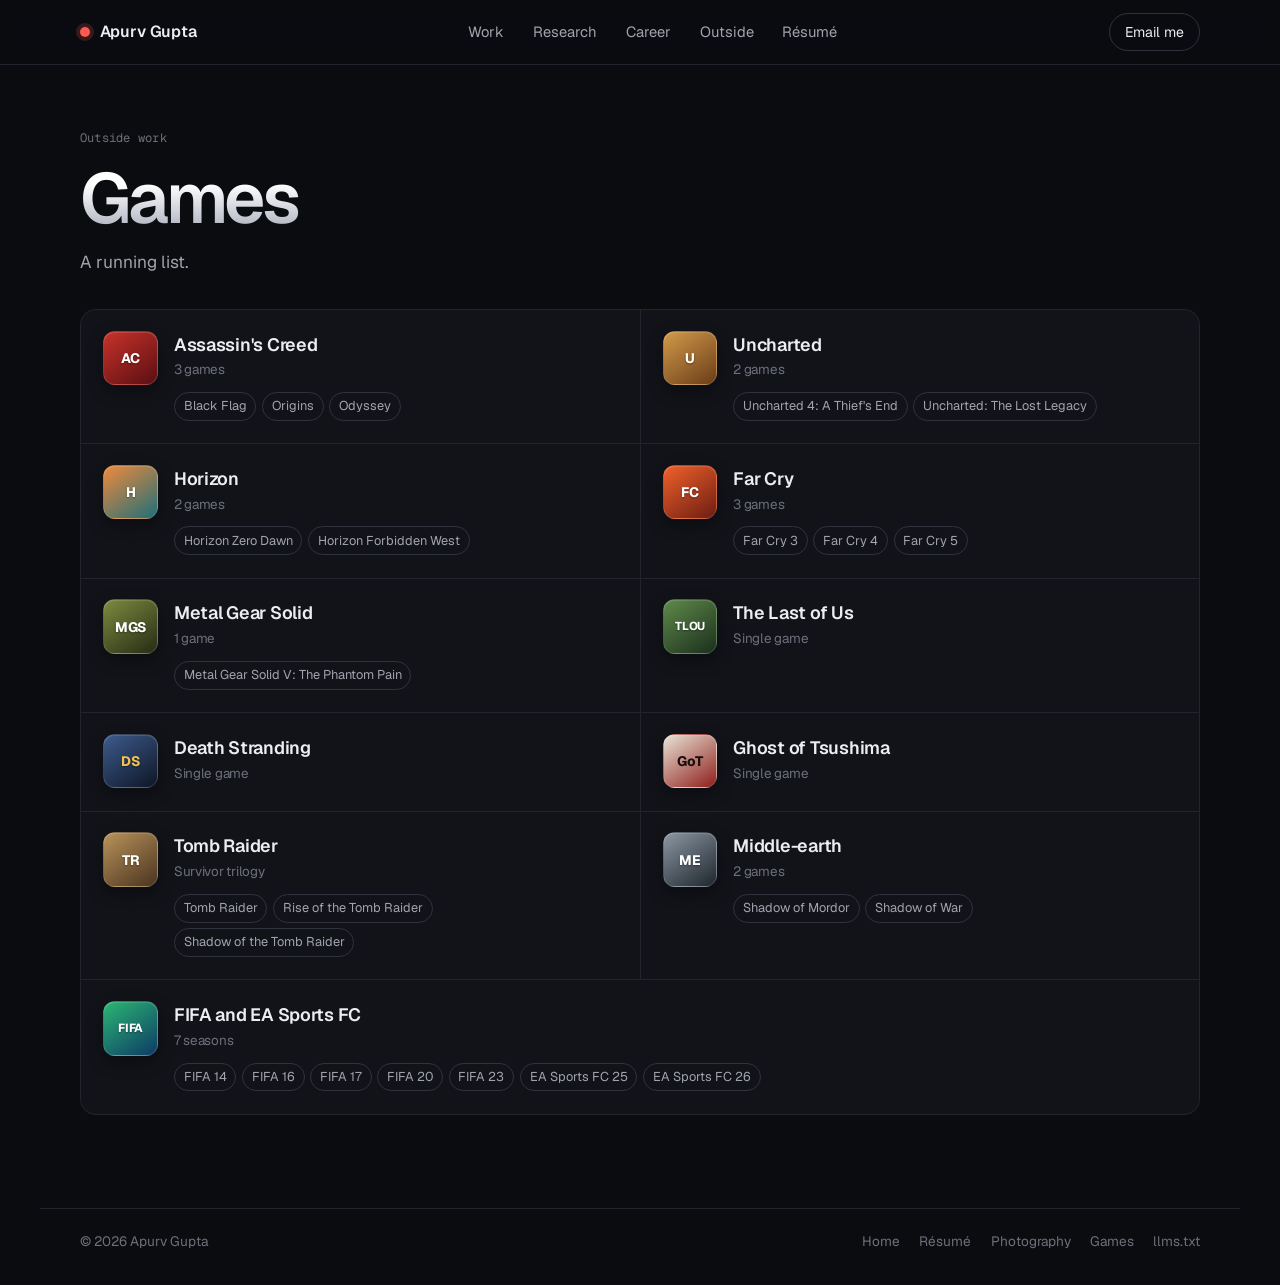
==== commit 6ba71f2c: "Update games list and add series icons" ====
--- a/games.html
+++ b/games.html
@@ -19,7 +19,7 @@
 
     <script src="guard.js?v=20261127b"></script>
     <link rel="icon" href="favicon.svg" type="image/svg+xml" />
-    <link rel="stylesheet" href="styles.css?v=20261127b" />
+    <link rel="stylesheet" href="styles.css?v=20261127c" />
     <script src="script.js?v=20261127b" defer></script>
     <script src="count.js?v=20261125a" data-goatcounter="https://aourvg.goatcounter.com/count" async></script>
   </head>
@@ -53,40 +53,60 @@
       <section id="library" class="wrap page-body" aria-label="Game list">
         <div class="games">
           <article class="game">
-            <span class="no">01</span>
-            <h3>Assassin's Creed<small>Mainline and major releases</small></h3>
+            <span class="glyph g-ac" aria-hidden="true">AC</span>
+            <h3>Assassin's Creed<small>3 games</small></h3>
             <div class="game-list">
-              <span class="tag">Assassin's Creed</span>
-              <span class="tag">Assassin's Creed II</span>
-              <span class="tag">Brotherhood</span>
-              <span class="tag">Revelations</span>
-              <span class="tag">Assassin's Creed III</span>
-              <span class="tag">Liberation</span>
               <span class="tag">Black Flag</span>
-              <span class="tag">Freedom Cry</span>
-              <span class="tag">Rogue</span>
-              <span class="tag">Unity</span>
-              <span class="tag">Syndicate</span>
               <span class="tag">Origins</span>
               <span class="tag">Odyssey</span>
-              <span class="tag">Valhalla</span>
-              <span class="tag">Mirage</span>
-              <span class="tag">Shadows</span>
             </div>
           </article>
           <article class="game">
-            <span class="no">02</span>
-            <h3>Uncharted<small>Series</small></h3>
+            <span class="glyph g-uc" aria-hidden="true">U</span>
+            <h3>Uncharted<small>2 games</small></h3>
             <div class="game-list">
-              <span class="tag">Drake's Fortune</span>
-              <span class="tag">Among Thieves</span>
-              <span class="tag">Drake's Deception</span>
-              <span class="tag">A Thief's End</span>
-              <span class="tag">The Lost Legacy</span>
+              <span class="tag">Uncharted 4: A Thief's End</span>
+              <span class="tag">Uncharted: The Lost Legacy</span>
             </div>
           </article>
           <article class="game">
-            <span class="no">03</span>
+            <span class="glyph g-hz" aria-hidden="true">H</span>
+            <h3>Horizon<small>2 games</small></h3>
+            <div class="game-list">
+              <span class="tag">Horizon Zero Dawn</span>
+              <span class="tag">Horizon Forbidden West</span>
+            </div>
+          </article>
+          <article class="game">
+            <span class="glyph g-fc" aria-hidden="true">FC</span>
+            <h3>Far Cry<small>3 games</small></h3>
+            <div class="game-list">
+              <span class="tag">Far Cry 3</span>
+              <span class="tag">Far Cry 4</span>
+              <span class="tag">Far Cry 5</span>
+            </div>
+          </article>
+          <article class="game">
+            <span class="glyph g-mgs" aria-hidden="true">MGS</span>
+            <h3>Metal Gear Solid<small>1 game</small></h3>
+            <div class="game-list">
+              <span class="tag">Metal Gear Solid V: The Phantom Pain</span>
+            </div>
+          </article>
+          <article class="game">
+            <span class="glyph g-tlou" aria-hidden="true">TLOU</span>
+            <h3>The Last of Us<small>Single game</small></h3>
+          </article>
+          <article class="game">
+            <span class="glyph g-ds" aria-hidden="true">DS</span>
+            <h3>Death Stranding<small>Single game</small></h3>
+          </article>
+          <article class="game">
+            <span class="glyph g-got" aria-hidden="true">GoT</span>
+            <h3>Ghost of Tsushima<small>Single game</small></h3>
+          </article>
+          <article class="game">
+            <span class="glyph g-tr" aria-hidden="true">TR</span>
             <h3>Tomb Raider<small>Survivor trilogy</small></h3>
             <div class="game-list">
               <span class="tag">Tomb Raider</span>
@@ -95,32 +115,25 @@
             </div>
           </article>
           <article class="game">
-            <span class="no">04</span>
-            <h3>Middle-earth<small>Shadow series</small></h3>
+            <span class="glyph g-me" aria-hidden="true">ME</span>
+            <h3>Middle-earth<small>2 games</small></h3>
             <div class="game-list">
               <span class="tag">Shadow of Mordor</span>
               <span class="tag">Shadow of War</span>
             </div>
           </article>
           <article class="game">
-            <span class="no">05</span>
-            <h3>Metal Gear Solid<small>Series</small></h3>
-            <div class="game-list"></div>
-          </article>
-          <article class="game">
-            <span class="no">06</span>
-            <h3>Ghost of Tsushima<small>Single game</small></h3>
-            <div class="game-list"></div>
-          </article>
-          <article class="game">
-            <span class="no">07</span>
-            <h3>Horizon Zero Dawn<small>Single game</small></h3>
-            <div class="game-list"></div>
-          </article>
-          <article class="game">
-            <span class="no">08</span>
-            <h3>FIFA<small>Many seasons</small></h3>
-            <div class="game-list"></div>
+            <span class="glyph g-fifa" aria-hidden="true">FIFA</span>
+            <h3>FIFA and EA Sports FC<small>7 seasons</small></h3>
+            <div class="game-list">
+              <span class="tag">FIFA 14</span>
+              <span class="tag">FIFA 16</span>
+              <span class="tag">FIFA 17</span>
+              <span class="tag">FIFA 20</span>
+              <span class="tag">FIFA 23</span>
+              <span class="tag">EA Sports FC 25</span>
+              <span class="tag">EA Sports FC 26</span>
+            </div>
           </article>
         </div>
       </section>
--- a/styles.css
+++ b/styles.css
@@ -1000,19 +1000,44 @@
 
 .game {
   display: grid;
-  grid-template-columns: 2.4rem minmax(0, 1fr);
+  grid-template-columns: 3.4rem minmax(0, 1fr);
   align-content: start;
-  column-gap: 0.8rem;
+  column-gap: 1rem;
   padding: 1.3rem 1.4rem 1.4rem;
   background: var(--bg-2);
 }
 
-.game .no {
-  padding-top: 0.2rem;
-  color: var(--red);
-  font-family: var(--mono);
-  font-size: 0.76rem;
-}
+.game:last-child:nth-child(odd) {
+  grid-column: 1 / -1;
+}
+
+.glyph {
+  grid-row: 1 / span 2;
+  display: grid;
+  place-items: center;
+  width: 3.4rem;
+  height: 3.4rem;
+  border: 1px solid rgba(255, 255, 255, 0.14);
+  border-radius: 12px;
+  box-shadow: inset 0 1px 0 rgba(255, 255, 255, 0.12), 0 6px 16px rgba(0, 0, 0, 0.35);
+  color: #fff;
+  font-size: 0.86rem;
+  font-weight: 750;
+  letter-spacing: -0.02em;
+  text-shadow: 0 1px 2px rgba(0, 0, 0, 0.4);
+}
+
+.g-ac { background: linear-gradient(145deg, #c8322a, #5a0f12); }
+.g-uc { background: linear-gradient(145deg, #d29a4a, #6b3d18); }
+.g-hz { background: linear-gradient(145deg, #ef8a3c, #1f6f78); }
+.g-fc { background: linear-gradient(145deg, #f0612b, #6d1d12); }
+.g-mgs { background: linear-gradient(145deg, #7d8a3f, #262c14); }
+.g-tlou { background: linear-gradient(145deg, #5f8a4a, #1b2f1d); font-size: 0.72rem; }
+.g-ds { background: linear-gradient(145deg, #3d5b8c, #0e1626); color: #f2c14e; }
+.g-got { background: linear-gradient(145deg, #e9e3d6, #8e1f1b); color: #1a0d0c; text-shadow: none; }
+.g-tr { background: linear-gradient(145deg, #b9925a, #4a3520); }
+.g-me { background: linear-gradient(145deg, #8b97a3, #1f262d); }
+.g-fifa { background: linear-gradient(145deg, #2bb673, #0d3b66); font-size: 0.74rem; }
 
 .game h3 {
   font-size: 1.12rem;
